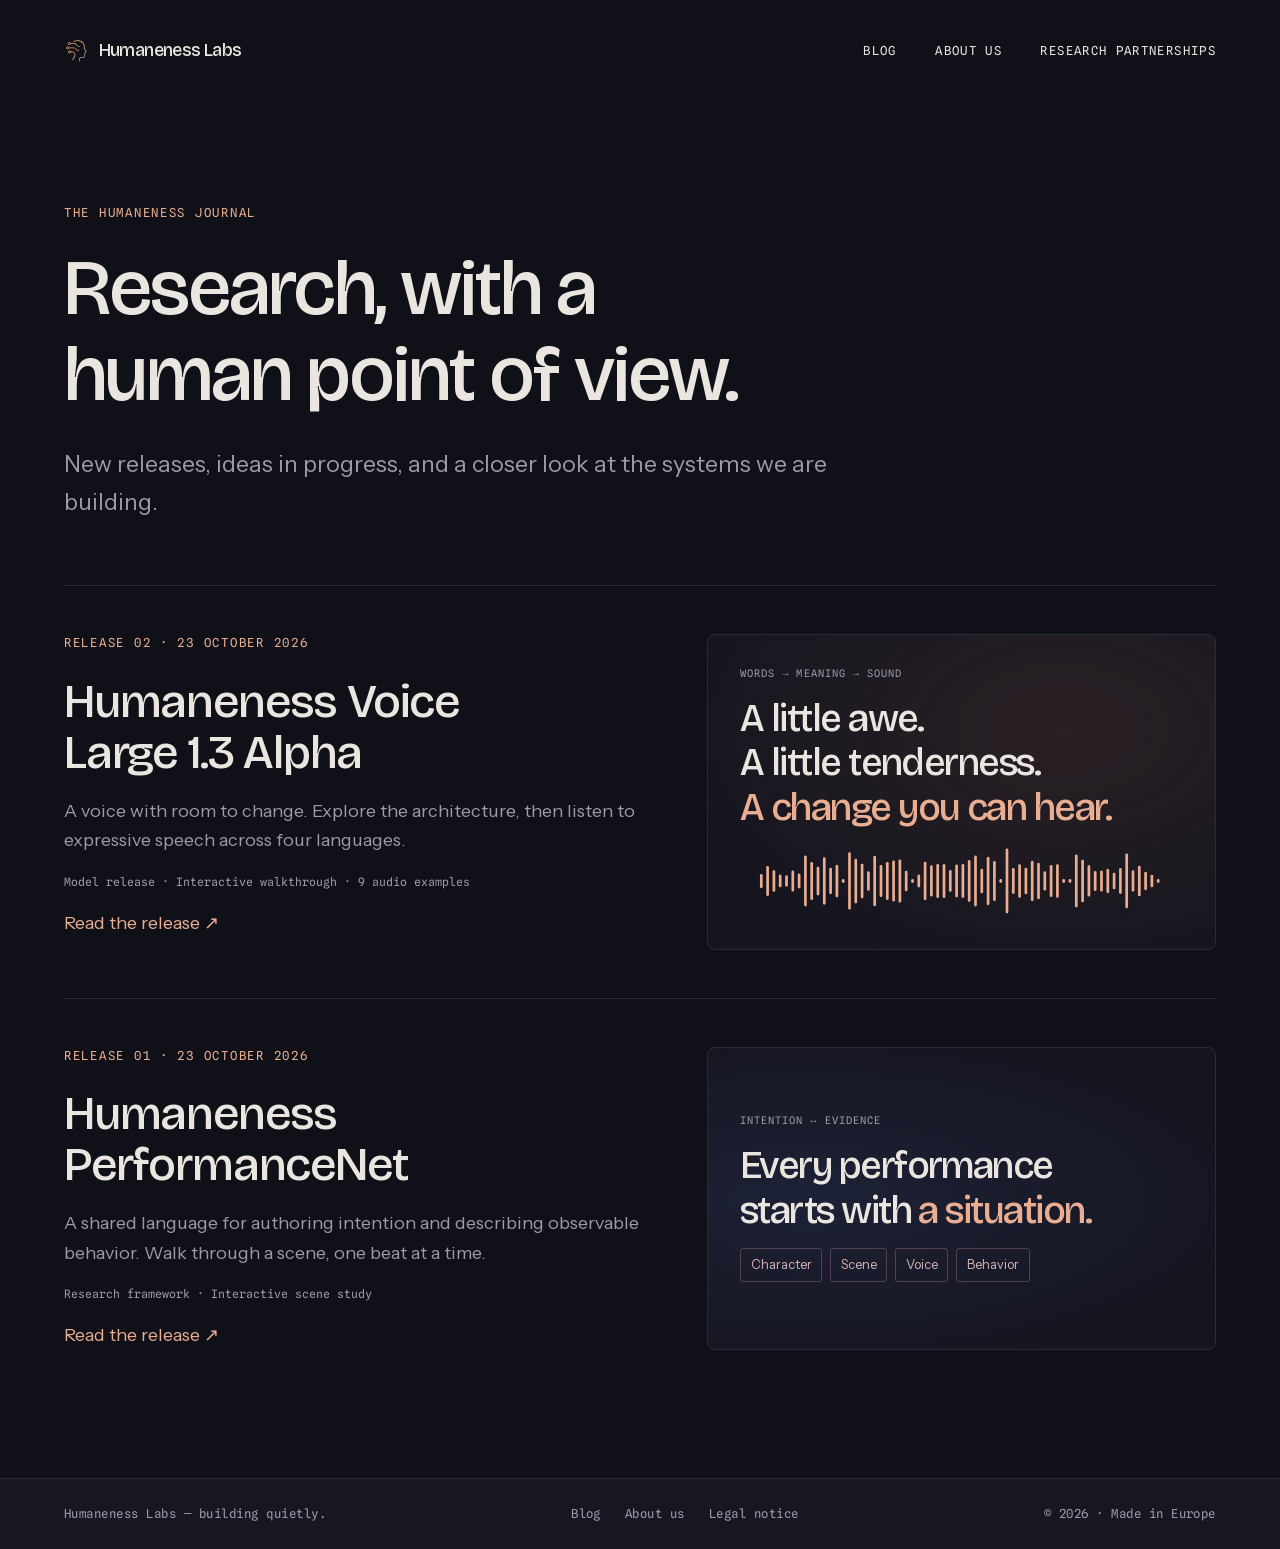
==== docs/blog/index.html @ bc0481f6 "added new blog entries" ====
<!doctype html>
<html lang="en"><head>
<meta charset="utf-8"><meta name="viewport" content="width=device-width, initial-scale=1">
<meta name="theme-color" content="#101018"><meta name="description" content="News and research from Humaneness Labs. Explore Humaneness Voice Large and Humaneness PerformanceNet.">
<title>Research &amp; releases — Humaneness Labs</title>
<link rel="canonical" href="https://humaneness.ai/blog/">
<meta property="og:type" content="website"><meta property="og:title" content="Research &amp; releases">
<meta property="og:description" content="News and research from Humaneness Labs. Explore Humaneness Voice Large and Humaneness PerformanceNet."><meta property="og:url" content="https://humaneness.ai/blog/">
<meta property="og:image" content="https://humaneness.ai/assets/og/og-image.png"><meta name="twitter:card" content="summary_large_image">
<link rel="icon" href="../logo.svg" type="image/svg+xml">
<link rel="preload" href="../assets/fonts/bricolage-grotesque-latin-variable.woff2" as="font" type="font/woff2" crossorigin>
<link rel="stylesheet" href="../assets/css/main.css?v=716e8b4aeb18">
<link rel="stylesheet" href="../assets/css/blog.css?v=650c3ab3480d">
</head><body>
<a class="skip-link" href="#main">Skip to content</a>
<header class="site-header" aria-label="Primary"><a class="wordmark" href="../" aria-label="Humaneness Labs, home"><span class="brand-mark" aria-hidden="true"></span><span>Humaneness Labs</span></a>
<nav class="site-nav" aria-label="Main navigation"><a class="text-link" href="../blog/" aria-current="page">Blog</a><a class="text-link" href="../about.html">About us</a><a class="text-link site-header__contact" href="../#contact">Research partnerships</a>
</nav>
</header>
<main id="main" class="journal blog-shell" tabindex="-1">
<header>
<p class="eyebrow">The Humaneness journal</p>
<h1>Research, with a human point of view.</h1>
<p class="intro">New releases, ideas in progress, and a closer look at the systems we are building.</p>
</header>
<div class="release-list">
<a class="release-card" href="humaneness-voice-large-1-3-alpha/">
<div>
<p class="eyebrow">Release 02 · 23 October 2026</p>
<h2>Humaneness Voice<br>Large 1.3 Alpha</h2>
<p>A voice with room to change. Explore the architecture, then listen to expressive speech across four languages.</p><span class="meta-row">Model release · Interactive walkthrough · 9 audio examples</span><span class="read-link">Read the release ↗</span>
</div>
<div class="release-card__art" aria-hidden="true"><span class="stage-label">Words → meaning → sound</span><span class="art-title">A little awe.<br>A little tenderness.<br><em>A change you can hear.</em></span><svg class="signal-wave" viewBox="0 0 448 80" aria-hidden="true" focusable="false" fill="currentColor"><rect x="0" y="32.3" width="3" height="15.5" rx="1.5"/><rect x="7" y="23.3" width="3" height="33.5" rx="1.5"/><rect x="14" y="28.0" width="3" height="24.0" rx="1.5"/><rect x="21" y="32.9" width="3" height="14.1" rx="1.5"/><rect x="28" y="33.6" width="3" height="12.7" rx="1.5"/><rect x="35" y="28.3" width="3" height="23.4" rx="1.5"/><rect x="42" y="31.8" width="3" height="16.4" rx="1.5"/><rect x="49" y="11.7" width="3" height="56.6" rx="1.5"/><rect x="56" y="18.8" width="3" height="42.3" rx="1.5"/><rect x="63" y="24.1" width="3" height="31.9" rx="1.5"/><rect x="70" y="13.7" width="3" height="52.6" rx="1.5"/><rect x="77" y="25.4" width="3" height="29.2" rx="1.5"/><rect x="84" y="21.9" width="3" height="36.3" rx="1.5"/><rect x="91" y="37.8" width="3" height="4.3" rx="1.5"/><rect x="98" y="8.1" width="3" height="63.7" rx="1.5"/><rect x="105" y="15.2" width="3" height="49.7" rx="1.5"/><rect x="112" y="20.7" width="3" height="38.7" rx="1.5"/><rect x="119" y="29.1" width="3" height="21.8" rx="1.5"/><rect x="126" y="11.9" width="3" height="56.2" rx="1.5"/><rect x="133" y="22.1" width="3" height="35.8" rx="1.5"/><rect x="140" y="18.8" width="3" height="42.3" rx="1.5"/><rect x="147" y="17.2" width="3" height="45.6" rx="1.5"/><rect x="154" y="16.0" width="3" height="48.0" rx="1.5"/><rect x="161" y="28.6" width="3" height="22.9" rx="1.5"/><rect x="168" y="37.8" width="3" height="4.3" rx="1.5"/><rect x="175" y="32.9" width="3" height="14.2" rx="1.5"/><rect x="182" y="18.7" width="3" height="42.6" rx="1.5"/><rect x="189" y="22.6" width="3" height="34.7" rx="1.5"/><rect x="196" y="21.1" width="3" height="37.8" rx="1.5"/><rect x="203" y="21.0" width="3" height="38.0" rx="1.5"/><rect x="210" y="27.9" width="3" height="24.1" rx="1.5"/><rect x="217" y="21.7" width="3" height="36.6" rx="1.5"/><rect x="224" y="21.1" width="3" height="37.7" rx="1.5"/><rect x="231" y="16.8" width="3" height="46.4" rx="1.5"/><rect x="238" y="11.7" width="3" height="56.5" rx="1.5"/><rect x="245" y="26.4" width="3" height="27.3" rx="1.5"/><rect x="252" y="13.1" width="3" height="53.8" rx="1.5"/><rect x="259" y="17.8" width="3" height="44.4" rx="1.5"/><rect x="266" y="37.8" width="3" height="4.3" rx="1.5"/><rect x="273" y="4.0" width="3" height="72.0" rx="1.5"/><rect x="280" y="25.5" width="3" height="28.9" rx="1.5"/><rect x="287" y="21.4" width="3" height="37.2" rx="1.5"/><rect x="294" y="25.3" width="3" height="29.4" rx="1.5"/><rect x="301" y="17.6" width="3" height="44.8" rx="1.5"/><rect x="308" y="19.8" width="3" height="40.5" rx="1.5"/><rect x="315" y="29.3" width="3" height="21.3" rx="1.5"/><rect x="322" y="22.1" width="3" height="35.7" rx="1.5"/><rect x="329" y="21.4" width="3" height="37.2" rx="1.5"/><rect x="336" y="37.8" width="3" height="4.5" rx="1.5"/><rect x="343" y="37.8" width="3" height="4.3" rx="1.5"/><rect x="350" y="10.6" width="3" height="58.8" rx="1.5"/><rect x="357" y="16.3" width="3" height="47.4" rx="1.5"/><rect x="364" y="22.6" width="3" height="34.7" rx="1.5"/><rect x="371" y="28.9" width="3" height="22.2" rx="1.5"/><rect x="378" y="28.2" width="3" height="23.5" rx="1.5"/><rect x="385" y="26.5" width="3" height="27.0" rx="1.5"/><rect x="392" y="30.7" width="3" height="18.5" rx="1.5"/><rect x="399" y="25.6" width="3" height="28.8" rx="1.5"/><rect x="406" y="9.4" width="3" height="61.1" rx="1.5"/><rect x="413" y="28.1" width="3" height="23.8" rx="1.5"/><rect x="420" y="23.0" width="3" height="34.0" rx="1.5"/><rect x="427" y="29.7" width="3" height="20.5" rx="1.5"/><rect x="434" y="33.0" width="3" height="14.0" rx="1.5"/><rect x="441" y="37.8" width="3" height="4.3" rx="1.5"/></svg>
</div></a>
<a class="release-card" href="humaneness-performancenet/">
<div>
<p class="eyebrow">Release 01 · 23 October 2026</p>
<h2>Humaneness<br>PerformanceNet</h2>
<p>A shared language for authoring intention and describing observable behavior. Walk through a scene, one beat at a time.</p><span class="meta-row">Research framework · Interactive scene study</span><span class="read-link">Read the release ↗</span>
</div>
<div class="release-card__art release-card__art--blue" aria-hidden="true"><span class="stage-label">Intention ↔ evidence</span><span class="art-title">Every performance<br>starts with <em>a situation.</em></span>
<div class="stage-tags"><span>Character</span><span>Scene</span><span>Voice</span><span>Behavior</span>
</div>
</div></a>
</div>
</main>
<footer class="site-footer shell">
<p>Humaneness Labs — building quietly.</p>
<nav class="footer-nav" aria-label="Footer navigation"><a href="../blog/">Blog</a><a href="../about.html">About us</a><a href="../impressum.html">Legal notice</a>
</nav>
<p class="site-footer__meta">© 2026 · Made in Europe</p>
</footer>
<script src="../assets/js/blog.js?v=787af490b71d" defer></script></body></html>
---- docs/assets/css/main.css ----
@font-face {
  font-family: "Bricolage Grotesque";
  src: url("../fonts/bricolage-grotesque-latin-variable.woff2") format("woff2");
  font-style: normal;
  font-weight: 400 600;
  font-display: swap;
}

@font-face {
  font-family: "Instrument Sans";
  src: url("../fonts/instrument-sans-latin-variable.woff2") format("woff2");
  font-style: normal;
  font-weight: 400 600;
  font-display: swap;
}

@font-face {
  font-family: "Spline Sans Mono";
  src: url("../fonts/spline-sans-mono-400.woff2") format("woff2");
  font-style: normal;
  font-weight: 400;
  font-display: swap;
}

:root {
  --ink-deep: #101018;
  --ink-raise: #171722;
  --hairline: #2a2a3a;
  --bone: #eae6df;
  --mute: #9b9baa;
  --breath-rose: #e4998b;
  --breath-amber: #ddb27a;
  --stream-blue: #7c8cbd;
  --line-glow-rose: #ff6f91;
  --line-glow-amber: #ffc15c;
  --line-glow-blue: #91a8ff;
  --display: "Bricolage Grotesque", "Avenir Next", Avenir, sans-serif;
  --body: "Instrument Sans", "Avenir Next", Avenir, Helvetica, Arial, sans-serif;
  --mono: "Spline Sans Mono", "SFMono-Regular", Consolas, monospace;
  --step--1: clamp(.69rem, .66rem + .14vw, .78rem);
  --step-0: clamp(1rem, .96rem + .2vw, 1.12rem);
  --step-1: clamp(1.35rem, 1.18rem + .82vw, 1.86rem);
  --step-2: clamp(2.25rem, 1.6rem + 2.65vw, 4.15rem);
  --step-3: clamp(3.1rem, 1.75rem + 5.85vw, 7.75rem);
  --space-s: clamp(1rem, 2vw, 1.5rem);
  --space-m: clamp(2.5rem, 5vw, 4.5rem);
  --space-l: clamp(6rem, 13vw, 12rem);
  --measure: 62ch;
  --ease-breath: cubic-bezier(.37, 0, .63, 1);
  --ease-out: cubic-bezier(.16, 1, .3, 1);
  --dur-reveal: 900ms;
}

*, *::before, *::after { box-sizing: border-box; }

html {
  background: var(--ink-deep);
  scroll-behavior: smooth;
}

body {
  margin: 0;
  overflow-x: hidden;
  background: var(--ink-deep);
  color: var(--bone);
  font-family: var(--body);
  font-size: var(--step-0);
  line-height: 1.65;
  -webkit-font-smoothing: antialiased;
  text-rendering: optimizeLegibility;
}

::selection { background: var(--breath-rose); color: var(--ink-deep); }
a { color: inherit; }
a:focus-visible, button:focus-visible { outline: 2px solid var(--stream-blue); outline-offset: 4px; }

.skip-link {
  position: fixed;
  z-index: 30;
  top: 1rem;
  left: 1rem;
  background: var(--bone);
  color: var(--ink-deep);
  width: 1px;
  height: 1px;
  padding: 0;
  overflow: hidden;
  clip-path: inset(50%);
  white-space: nowrap;
}

.skip-link:focus-visible {
  width: auto;
  height: auto;
  padding: .55rem .8rem;
  overflow: visible;
  clip-path: none;
}
.shell { padding-inline: clamp(1.35rem, 5vw, 5rem); }

.site-header {
  position: relative;
  z-index: 10;
  display: flex;
  align-items: center;
  justify-content: space-between;
  gap: 2rem;
  padding: clamp(1.25rem, 3vw, 2.25rem) clamp(1.35rem, 5vw, 5rem);
}

.site-nav { display: flex; flex-wrap: wrap; align-items: center; gap: clamp(1rem, 3vw, 2.5rem); }
.site-nav a[aria-current="page"], .footer-nav a[aria-current="page"] { color: var(--bone); }

.wordmark {
  display: inline-flex;
  align-items: center;
  gap: .62rem;
  font-family: var(--display);
  font-weight: 500;
  letter-spacing: -.035em;
  text-decoration: none;
}

.brand-mark {
  width: 1.55rem;
  height: 1.55rem;
  flex: 0 0 auto;
  background: var(--bone);
  background: linear-gradient(145deg, var(--breath-rose), var(--breath-amber) 55%, var(--stream-blue));
  -webkit-mask: url("../../logo.svg") center / contain no-repeat;
  mask: url("../../logo.svg") center / contain no-repeat;
}

.text-link, .mood, .email-link {
  position: relative;
  text-decoration: none;
}

.text-link {
  font-family: var(--mono);
  font-size: var(--step--1);
  letter-spacing: .11em;
  text-transform: uppercase;
}

.text-link::after, .mood::after, .email-link::after {
  content: "";
  position: absolute;
  inset: auto 0 -.35em;
  height: 1px;
  background: var(--breath-rose);
  transform: scaleX(0);
  transform-origin: left;
  transition: transform 250ms var(--ease-out);
}

.text-link:hover::after, .text-link:focus-visible::after,
.mood:hover::after, .mood:focus-visible::after,
.email-link:hover::after, .email-link:focus-visible::after { transform: scaleX(1); }

.text-link:hover, .mood:hover, .email-link:hover { color: var(--breath-rose); }

.eyebrow {
  margin: 0 0 1.5rem;
  color: var(--mute);
  font-family: var(--mono);
  font-size: var(--step--1);
  letter-spacing: .14em;
  line-height: 1.4;
  text-transform: uppercase;
}

h1, h2 {
  margin: 0;
  font-family: var(--display);
  font-weight: 500;
  font-optical-sizing: auto;
  letter-spacing: -.025em;
  line-height: 1.08;
}

h1 { max-width: 16ch; font-size: clamp(2.75rem, min(7vw, 10.7svh), 7rem); }
h1 > span, h1 > em { display: block; }
h1 em, h2 em, .pull-line, .platform-line em, .direction-lines em { font-style: normal; font-weight: 400; }

.hero {
  position: relative;
  z-index: 1;
  display: grid;
  min-height: calc(100svh - 6.5rem);
  align-items: center;
  padding-block: 2.5rem 5rem;
}

.hero__content { width: min(100%, 72rem); margin-inline: auto; }
.hero__lede {
  max-width: 53ch;
  margin: 2rem 0 0;
  color: var(--mute);
  font-size: clamp(1.05rem, .94rem + .5vw, 1.34rem);
  line-height: 1.55;
}

.hero-word {
  display: inline-block;
  margin-right: .19em;
}

.hero-word:last-child { margin-right: 0; }

.living-line { display: block; width: 100%; }
.living-line--fixed {
  position: fixed;
  z-index: 2;
  top: calc(50% + clamp(4.75rem, 10vw, 9.5rem));
  left: 0;
  height: 140px;
  border-block: 1px solid transparent;
  transform: translate3d(0, var(--dock-shift, 0), 0) translateY(-50%);
  mix-blend-mode: difference;
  pointer-events: none;
}

.living-line--fixed.is-docked {
  z-index: 3;
  mix-blend-mode: normal;
}

.line-color-word { transition: color 130ms linear; }

.line-caption {
  margin: 1.5rem 0 0;
  color: var(--mute);
  font-family: var(--mono);
  font-size: .64rem;
  letter-spacing: .08em;
  opacity: 0;
}

.scroll-cue {
  position: absolute;
  bottom: 2rem;
  left: 50%;
  width: 1px;
  height: 28px;
  background: var(--mute);
  transform-origin: top;
}

.section {
  position: relative;
  z-index: 1;
  display: grid;
  min-height: 100svh;
  align-items: center;
  padding-block: var(--space-l);
}

.section__inner { width: min(100%, 72rem); margin-inline: auto; }
.section h2, .contact h2 { max-width: 18ch; font-size: var(--step-2); }
.section__body { max-width: var(--measure); margin: var(--space-m) 0 0 auto; }
.section__body p { margin: 0; }
.section__body p + p { margin-top: 1.35rem; }

.section--gap .section__inner > p:not(.eyebrow):not(.pull-line),
.presence-copy {
  max-width: var(--measure);
  margin: var(--space-m) 0 0 auto;
}

.pull-line {
  max-width: 30ch;
  margin: var(--space-m) 0 0 auto;
  font-family: var(--display);
  font-size: var(--step-1);
  line-height: 1.3;
}

.section--beneath { overflow: hidden; }
.streams { position: absolute; z-index: -1; inset: 0; overflow: hidden; pointer-events: none; }
.stream {
  position: absolute;
  width: min(70vw, 62rem);
  aspect-ratio: 1;
  border-radius: 50%;
  opacity: .75;
}
.stream--rose { top: 5%; left: -22%; background: radial-gradient(circle, rgb(228 153 139 / .10) 0, rgb(228 153 139 / .04) 38%, transparent 70%); }
.stream--amber { right: -27%; bottom: -12%; background: radial-gradient(circle, rgb(221 178 122 / .085) 0, rgb(221 178 122 / .035) 40%, transparent 71%); }
.stream--blue { top: 20%; right: 12%; width: min(50vw, 42rem); background: radial-gradient(circle, rgb(124 140 189 / .09) 0, rgb(124 140 189 / .025) 44%, transparent 72%); }

.voice-demo {
  margin-top: var(--space-m);
  border: 1px solid var(--hairline);
  background: rgb(16 16 24 / .52);
}

.voice-demo__topline {
  display: flex;
  align-items: center;
  justify-content: space-between;
  gap: 1.5rem;
  padding: 1.15rem 1.3rem;
  border-bottom: 1px solid var(--hairline);
}

.voice-demo__label {
  margin: 0;
  color: var(--mute);
  font-family: var(--mono);
  font-size: var(--step--1);
  letter-spacing: .1em;
  text-transform: uppercase;
}

.moods { display: flex; gap: clamp(.8rem, 2.5vw, 1.8rem); }
.mood {
  padding: 0;
  border: 0;
  background: transparent;
  color: var(--mute);
  cursor: pointer;
  font: 400 var(--step--1)/1.5 var(--mono);
  letter-spacing: .07em;
  text-transform: uppercase;
  transition: color 250ms var(--ease-out);
}

.mood.is-active { color: var(--bone); }
.mood.is-active::after { transform: scaleX(1); }
.living-line--demo { height: clamp(150px, 22vw, 230px); }

.capability-list { margin-top: var(--space-m); border-top: 1px solid var(--hairline); }
.capability {
  display: grid;
  grid-template-columns: minmax(9rem, .45fr) 1fr;
  gap: 2rem;
  align-items: baseline;
  padding: 1.4rem 0;
  border-bottom: 1px solid var(--hairline);
}
.capability > span {
  color: var(--mute);
  font-family: var(--mono);
  font-size: var(--step--1);
  letter-spacing: .11em;
  text-transform: uppercase;
}
.capability p { margin: 0; font-size: clamp(1.05rem, .95rem + .4vw, 1.25rem); }
.platform-line {
  max-width: 37ch;
  margin: var(--space-m) 0 0 auto;
  font-family: var(--display);
  font-size: var(--step-1);
  line-height: 1.35;
}

.section--presence { min-height: 125svh; }
.presence-copy { max-width: 55ch; }
.direction-lines { margin-top: var(--space-m); border-top: 1px solid var(--hairline); }
.direction-lines p {
  display: grid;
  grid-template-columns: minmax(0, 1fr) minmax(0, 1fr);
  gap: 2rem;
  margin: 0;
  padding: clamp(1.2rem, 2vw, 1.8rem) 0;
  border-bottom: 1px solid var(--hairline);
  font-family: var(--display);
  font-size: clamp(1.25rem, 1rem + 1vw, 2rem);
}
.direction-lines em { color: var(--breath-rose); text-align: right; }

.soul {
  position: relative;
  z-index: 1;
  display: grid;
  min-height: 100svh;
  place-items: center;
  text-align: center;
}
.soul h2 { max-width: 18ch; font-size: var(--step-2); }

.contact {
  position: relative;
  z-index: 2;
  display: grid;
  grid-template-columns: 1fr auto;
  gap: clamp(3rem, 8vw, 9rem);
  min-height: 78svh;
  align-items: end;
  padding-block: var(--space-l);
  background: var(--ink-raise);
}
.contact h2 { max-width: 19ch; }
.email-link {
  align-self: end;
  margin-bottom: .45rem;
  color: var(--bone);
  font-family: var(--mono);
  font-size: var(--step--1);
  letter-spacing: .05em;
  white-space: nowrap;
}

.site-footer {
  position: relative;
  z-index: 2;
  display: flex;
  justify-content: space-between;
  gap: 2rem;
  padding-block: 1.6rem;
  border-top: 1px solid var(--hairline);
  background: var(--ink-raise);
  color: var(--mute);
  font-family: var(--mono);
  font-size: var(--step--1);
  letter-spacing: .04em;
}
.site-footer p { margin: 0; }
.footer-nav { display: flex; flex-wrap: wrap; gap: .75rem 1.5rem; }
.footer-nav a { text-decoration: none; }
.footer-nav a:hover { color: var(--breath-rose); }

.content-page { min-height: calc(100svh - 12rem); padding-block: clamp(3rem, 7vw, 7rem) var(--space-l); }
.content-page__inner { width: min(100%, 72rem); margin-inline: auto; }
.content-page h1 { max-width: 16ch; font-size: var(--step-2); }
.page-intro { max-width: 58ch; margin: 2rem 0 0; color: var(--mute); font-size: var(--step-1); line-height: 1.5; }
.founders { display: grid; grid-template-columns: repeat(2, minmax(0, 1fr)); gap: var(--space-m); margin-top: var(--space-m); }
.founder { border-top: 1px solid var(--hairline); padding-top: 2rem; }
.founder h2 { font-size: clamp(2rem, 1.4rem + 1.5vw, 3rem); overflow-wrap: anywhere; }
.founder p { max-width: 48ch; }
.founder .eyebrow { margin-top: 1rem; color: var(--breath-amber); }
.about-note { max-width: var(--measure); margin-top: var(--space-m); }
.about-note h2, .legal-copy h2 { font-size: var(--step-1); line-height: 1.2; }
.about-note a, .legal-copy a { text-underline-offset: .2em; }
.legal-copy { max-width: 72ch; margin-top: var(--space-m); overflow-wrap: anywhere; }
.legal-copy section + section { margin-top: 2.5rem; }
.legal-copy h3 { margin: 2rem 0 .75rem; font-size: var(--step-0); font-weight: 500; }
.legal-copy p { margin: 1rem 0 0; }
.legal-copy address { margin-top: 1rem; font-style: normal; }

.error-page { display: grid; min-height: 100svh; place-items: center; padding: 2rem; text-align: center; }
.error-page__inner { max-width: 46rem; }
.error-page h1 { max-width: none; font-size: var(--step-2); }
.error-page p { margin: 1.5rem 0 0; color: var(--mute); }

.no-js .living-line { border-top-color: var(--hairline); }

@media (prefers-reduced-motion: no-preference) {
  .line-caption { animation: caption-in 1s 3s forwards; }
  .scroll-cue { animation: cue-breathe 4.5s var(--ease-breath) infinite; }
  .stream { will-change: transform; }
  .stream--rose { animation: drift-one 110s ease-in-out infinite alternate; }
  .stream--amber { animation: drift-two 140s ease-in-out infinite alternate; }
  .stream--blue { animation: drift-three 90s ease-in-out infinite alternate; }
  .js [data-reveal] {
    opacity: 0;
    transform: translateY(18px);
    transition: opacity var(--dur-reveal) var(--ease-out), transform var(--dur-reveal) var(--ease-out);
    transition-delay: calc(var(--i, 0) * 90ms);
  }
  .js [data-reveal].is-in { opacity: 1; transform: translateY(0); }
  .js .hero-word { opacity: 0; transform: translateY(.18em); transition: opacity 750ms var(--ease-out), transform 750ms var(--ease-out); transition-delay: var(--word-delay); }
  .js .hero-word.is-in { opacity: 1; transform: translateY(0); }
  @keyframes caption-in { to { opacity: 1; } }
  @keyframes cue-breathe { 50% { opacity: .35; transform: scaleY(.55); } }
  @keyframes drift-one { to { transform: translate3d(8vw, 5vh, 0); } }
  @keyframes drift-two { to { transform: translate3d(-7vw, -6vh, 0); } }
  @keyframes drift-three { to { transform: translate3d(-4vw, 8vh, 0); } }
}

@media (prefers-reduced-motion: reduce) {
  html { scroll-behavior: auto; }
  .line-caption { display: none; }
  .line-color-word { transition: none; }
}

@media (hover: none), (pointer: coarse) { .line-caption { display: none; } }

@media (max-width: 720px) {
  .site-header { flex-wrap: wrap; gap: 1rem; }
  .site-nav { width: 100%; justify-content: space-between; }
  .site-header__contact { max-width: 12ch; text-align: right; line-height: 1.35; }
  .living-line--fixed { top: 68%; }
  .section__body, .section--gap .section__inner > p:not(.eyebrow):not(.pull-line), .pull-line, .presence-copy, .platform-line { margin-left: 0; }
  .voice-demo__topline { align-items: flex-start; flex-direction: column; }
  .moods { width: 100%; justify-content: space-between; }
  .capability { grid-template-columns: 1fr; gap: .45rem; }
  .direction-lines p { display: block; }
  .direction-lines em { display: block; margin-top: .2rem; text-align: left; }
  .contact { grid-template-columns: 1fr; align-content: end; }
  .email-link { justify-self: start; }
  .site-footer { flex-direction: column; gap: .45rem; }
  .footer-nav { margin-block: .6rem; }
  .founders { grid-template-columns: 1fr; }
}

@media (max-width: 430px) {
  h1 { font-size: clamp(2.4rem, 11.8vw, 3.2rem); }
  .hero__lede { font-size: 1rem; }
  .mood { font-size: .62rem; }
}
---- docs/assets/css/blog.css ----
/* Research journal and release experiences. */
:root { --journal-accent: #e9ad91; }
[hidden] { display: none !important; }
.site-nav { flex-wrap: wrap; }
.blog-shell { width: min(100% - 2.7rem, 72rem); margin-inline: auto; }
.journal { padding-block: clamp(3rem, 8vw, 7rem) 5rem; }
.journal h1 { max-width: 19ch; font-size: clamp(2.8rem, 6.2vw, 5.7rem); text-wrap: balance; }
.journal h2 { font-size: clamp(1.9rem, 3.7vw, 3.2rem); text-wrap: balance; }
.journal h3 { font-family: var(--display); font-size: 1.35rem; font-weight: 500; line-height: 1.25; }
.journal p { max-width: 68ch; }
.journal .intro { font-size: clamp(1.15rem, 2.2vw, 1.45rem); color: var(--mute); max-width: 54ch; margin-block: 1.75rem; }
.journal .eyebrow, .release-feature .eyebrow { color: var(--journal-accent); }
.journal a:not(.button):not(.release-card) { text-underline-offset: .25em; text-decoration-color: #7e6b68; }
.journal a:hover { color: var(--journal-accent); }
.article-section { margin-top: clamp(4rem, 8vw, 7rem); scroll-margin-top: 2rem; }
.article-section > h2 { margin-bottom: 1.6rem; }
.article-lede { max-width: 65ch; margin-bottom: 2rem; color: var(--mute); font-size: 1.15rem; }
.article-rule { border-top: 1px solid var(--hairline); padding-top: 2rem; }
.article-columns { display: grid; grid-template-columns: 1fr 1fr; gap: clamp(1.5rem, 5vw, 5rem); }
.article-columns p { color: var(--mute); }
.article-columns h3 { margin-top: 0; }
.actions { display: flex; flex-wrap: wrap; align-items: center; gap: .85rem 1.5rem; margin-block: 1.8rem; }
.button { display: inline-flex; justify-content: center; align-items: center; gap: .7rem; min-height: 46px; border: 1px solid #685852; border-radius: 4px; padding: .65rem 1rem; text-decoration: none; font: inherit; font-size: .95rem; background: transparent; color: var(--bone); cursor: pointer; }
.button--primary { background: var(--journal-accent); color: #17131a; border-color: var(--journal-accent); }
.button:hover { border-color: var(--journal-accent); background: #29202a; color: var(--bone) !important; }
.button:disabled { opacity: .4; cursor: default; }
.small-note { font-size: .88rem; color: var(--mute); }
.meta-row { display: flex; flex-wrap: wrap; gap: .6rem 1.5rem; color: var(--mute); font-family: var(--mono); font-size: .72rem; }
.release-list { margin-top: 4rem; }
.release-card { display: grid; grid-template-columns: 1.2fr 1fr; gap: 2rem; padding-block: 3rem; border-top: 1px solid var(--hairline); text-decoration: none; }
.release-card h2 { margin-block: 1rem; }
.release-card p { color: var(--mute); }
.release-card .read-link { display: inline-block; color: var(--journal-accent); margin-top: 1rem; }
.release-card:hover .read-link { transform: translateX(5px); }
.release-card__art { min-height: 240px; display: grid; align-content: center; gap: 1rem; padding: 2rem; border: 1px solid var(--hairline); border-radius: 8px; background: radial-gradient(ellipse at 70% 30%, #52362f55, transparent 80%), #15151f; }
.release-card__art--blue { background: radial-gradient(ellipse at 20% 50%, #2e3b6655, transparent 80%), #15151f; }
.release-card__art .art-title { font: 500 clamp(1.7rem, 3vw, 2.5rem)/1.15 var(--display); letter-spacing: -.04em; }
.release-card__art .art-title em { color: var(--journal-accent); font-style: normal; }
.release-feature { padding: clamp(1.5rem, 3vw, 2.5rem); border: 1px solid #5b4544; border-radius: 6px; background: radial-gradient(ellipse at 100% 0, #573c3555, transparent 70%), var(--ink-deep); position: relative; z-index: 3; }
.release-feature h2 { font-size: clamp(2rem, 3vw, 3rem); letter-spacing: -.045em; }
.release-feature h2 span { display: block; color: var(--journal-accent); }
.release-feature p:not(.eyebrow) { color: var(--mute); font-size: 1rem; }
.release-feature .eyebrow { font-size: .68rem; }
.release-feature .actions { margin-bottom: 0; }
.hero__content--release { display: grid; gap: 3rem; }
.hero__intro { min-width: 0; }
.signal-wave { width: 100%; height: 72px; display: block; color: var(--journal-accent); }
.release-feature audio { width: 100%; height: 38px; margin-top: .5rem; }
.release-feature .audio-label { display: block; font-family: var(--mono); font-size: .65rem; color: var(--mute); margin-top: 1rem; }
@media (min-width: 1150px) {
  .hero__content--release { grid-template-columns: minmax(0, 1.38fr) minmax(0, 1fr); align-items: center; gap: 3.5rem; }
  .hero__content--release h1 { font-size: clamp(3.4rem, 4.45vw, 4.8rem); }
}
@media (min-width: 750px) and (max-width: 1149px) { .release-feature { max-width: 38rem; } }
.stat-strip { display: grid; grid-template-columns: repeat(4, 1fr); margin-top: 3.5rem; padding-block: 1.5rem; border-block: 1px solid var(--hairline); gap: 1.5rem; }
.stat-strip strong { display: block; font: 500 clamp(1.8rem, 3vw, 2.7rem)/1.2 var(--display); color: var(--journal-accent); }
.stat-strip span { font-size: .85rem; color: var(--mute); }
.walkthrough { border: 1px solid #4a3b40; border-radius: 8px; background: #15151e; overflow: hidden; }
.walkthrough__steps { display: grid; grid-template-columns: repeat(5, 1fr); border-bottom: 1px solid var(--hairline); }
.step-button { border: 0; border-right: 1px solid var(--hairline); padding: 1.1rem .8rem; background: transparent; color: var(--mute); font: inherit; font-size: .85rem; cursor: pointer; text-align: left; min-height: 80px; }
.step-button:last-child { border-right: 0; }
.step-button span { display: block; font: .7rem var(--mono); margin-bottom: .4rem; }
.step-button[aria-pressed="true"] { color: var(--journal-accent); background: #34252b; box-shadow: inset 0 -2px var(--journal-accent); }
.step-button:hover { color: var(--bone); }
.walk-panel { display: grid; grid-template-columns: 1fr 1fr; gap: clamp(1.5rem, 4vw, 4rem); align-items: center; padding: clamp(1.4rem, 4vw, 3rem); }
.walk-panel + .walk-panel { border-top: 1px solid var(--hairline); }
.is-ready .walk-panel { min-height: 390px; border-top: 0; }
.walk-panel h3 { font-size: clamp(1.65rem, 2.7vw, 2.4rem); margin-block: .6rem 1rem; }
.walk-panel p { color: var(--mute); }
.walk-panel .eyebrow { font-size: .65rem; }
.walk-controls { display: flex; flex-wrap: wrap; align-items: center; gap: .75rem; padding: 1rem clamp(1.4rem, 4vw, 3rem); border-top: 1px solid var(--hairline); }
.walk-status { margin-right: auto; color: var(--mute); font: .75rem var(--mono); }
.walk-controls .button { font-size: .8rem; padding: .5rem .75rem; }
.stage-art { min-height: 250px; display: flex; flex-direction: column; justify-content: center; gap: 1rem; padding: 1.6rem; border: 1px solid #383442; border-radius: 6px; background: radial-gradient(ellipse at 50% 50%, #43323b44, transparent 80%), #11111a; }
.stage-art blockquote { margin: 0; font: 500 clamp(1.5rem, 2.6vw, 2rem)/1.3 var(--display); }
.stage-label { color: var(--mute); font: .65rem var(--mono); text-transform: uppercase; letter-spacing: .1em; }
.stage-tags { display: flex; flex-wrap: wrap; gap: .5rem; }
.stage-tags span { font-size: .8rem; border: 1px solid #51414a; padding: .35rem .6rem; border-radius: 3px; color: #d5b3b2; }
.layer-grid { display: grid; grid-template-columns: repeat(6, 1fr); gap: 7px; }
.layer-grid i { display: block; aspect-ratio: 1.7; border: 1px solid #b88f9b; background: #6c465c66; border-radius: 3px; }
.token-grid { display: grid; grid-template-columns: repeat(6, 1fr); gap: 6px; }
.token-grid span { display: grid; place-items: center; min-height: 40px; border: 1px solid #78594e; border-radius: 4px; font: .75rem var(--mono); background: #3c2b26; color: var(--journal-accent); }
.stage-flow { display: grid; gap: .5rem; }
.stage-flow span { padding: .65rem .8rem; border-left: 2px solid var(--journal-accent); background: #24202c; font-size: .9rem; }
.walkthrough.is-playing .walk-panel:not([hidden]) .layer-grid i,
.walkthrough.is-playing .walk-panel:not([hidden]) .token-grid span { animation: token-light 2.4s ease-in-out infinite; animation-delay: calc(var(--i) * 80ms); }
.walkthrough.is-playing .walk-panel:not([hidden]) .signal-wave { animation: voice-breath 2s ease-in-out infinite; }
@keyframes token-light { 50% { background: #b77562; color: #101018; border-color: #f0b99f; } }
@keyframes voice-breath { 50% { transform: scaleY(.5); opacity: .65; } }
.diagram { border: 1px solid var(--hairline); border-radius: 5px; padding: 1rem; margin-top: 1.5rem; }
.diagram summary { cursor: pointer; padding: .25rem; }
.diagram img { display: block; width: 100%; height: auto; margin-top: 1rem; border-radius: 3px; }
.article-callout { border-left: 2px solid var(--journal-accent); padding: .2rem 0 .2rem 1.5rem; margin-block: 2rem; }
.lens-grid { display: grid; grid-template-columns: 1fr 1fr; gap: 1px; border: 1px solid var(--hairline); background: var(--hairline); margin-top: 2rem; }
.lens-grid > div { background: var(--ink-deep); padding: 1.6rem; }
.lens-grid h3 { margin-top: 0; }
.lens-grid p { color: var(--mute); margin-bottom: 0; }
.audio-filters { display: flex; flex-wrap: wrap; gap: 1rem; align-items: end; margin-block: 2rem; }
.audio-filters label { display: grid; gap: .5rem; color: var(--mute); font-size: .8rem; }
.audio-filters select { background: #1c1c28; color: var(--bone); padding: .7rem 2.5rem .7rem .8rem; border: 1px solid #4a4350; border-radius: 4px; font: inherit; font-size: 1rem; min-height: 44px; }
select:focus-visible, summary:focus-visible { outline: 2px solid var(--journal-accent); outline-offset: 4px; }
.audio-count { color: var(--mute); font: .75rem var(--mono); margin: 0 0 .8rem auto; }
.audio-grid { display: grid; grid-template-columns: repeat(3, minmax(0, 1fr)); gap: 1rem; }
.audio-card { min-width: 0; border: 1px solid var(--hairline); border-radius: 6px; padding: 1.35rem; background: #15151f; }
.audio-card h3 { margin: 1rem 0 .5rem; }
.audio-card .sample-description { color: var(--mute); font-size: .9rem; min-height: 4.5em; }
.audio-card .meta-row { font-size: .65rem; gap: .6rem; }
.audio-card audio { width: 100%; height: 40px; }
.audio-card .signal-wave { height: 55px; margin: 1.2rem 0; color: #bd918d; }
.audio-card.is-playing { border-color: var(--journal-accent); }
.audio-card details { margin-top: 1rem; font-size: .8rem; }
.audio-card summary { cursor: pointer; color: var(--mute); }
.audio-card details p { line-height: 1.75; }
.audio-card .download { display: inline-block; margin-top: .75rem; color: var(--mute); font-size: .75rem; }
.audio-error { font-size: .85rem; color: var(--journal-accent); }
.article-end { display: grid; grid-template-columns: 1fr auto; align-items: center; gap: 2rem; padding-block: 2rem; margin-top: 5rem; border-top: 1px solid var(--hairline); }
.article-end p { margin: .7rem 0 0; color: var(--mute); }
@media (max-width: 900px) { .audio-grid { grid-template-columns: 1fr 1fr; } }
@media (max-width: 720px) {
  .release-card, .walk-panel, .article-columns { grid-template-columns: 1fr; }
  .release-card__art { min-height: 180px; }
  .release-card { gap: 1.5rem; }
  .release-card__art { order: -1; }
  .stat-strip { grid-template-columns: 1fr 1fr; }
  .step-button { font-size: .68rem; padding: .8rem .4rem; min-height: 76px; }
  .stage-art { min-height: 210px; }
  .walk-status { flex-basis: 100%; }
  .article-end { grid-template-columns: 1fr; gap: .5rem; }
  .site-header__contact { font-size: .6rem; }
  .site-nav { gap: .75rem; }
}
@media (max-width: 540px) {
  .audio-grid, .lens-grid { grid-template-columns: 1fr; }
  .audio-count { margin-left: 0; flex-basis: 100%; }
  .audio-filters label { width: 100%; }
  .audio-filters select { width: 100%; }
  .audio-card .sample-description { min-height: 0; }
  .walk-controls .button { flex-grow: 1; }
  .stage-art { padding: 1.1rem; }
}
@media (prefers-reduced-motion: reduce) {
  .walkthrough *, .read-link { animation: none !important; transition: none !important; }
}
/* Keep the decorative homepage line beneath the release player. */
.hero:has(.release-feature) { z-index: 3; }
@media (prefers-reduced-motion: no-preference) {
  .is-ready .walk-panel:not([hidden]) .stage-art { animation: stage-enter 450ms ease-out both; }
  .walkthrough.is-playing .walk-panel:not([hidden]) .stage-flow span { animation: flow-highlight 3s ease-in-out infinite; }
  .walkthrough.is-playing .stage-flow span:nth-child(2) { animation-delay: 500ms; }
  .walkthrough.is-playing .stage-flow span:nth-child(3) { animation-delay: 1000ms; }
  .walkthrough.is-playing .stage-flow span:nth-child(4) { animation-delay: 1500ms; }
}
@keyframes stage-enter { from { opacity: 0; transform: translateY(8px); } to { opacity: 1; transform: translateY(0); } }
@keyframes flow-highlight { 50% { border-color: #e9ad91; background: #49303b; } }
@media (max-width: 540px) {
  .walkthrough__steps { grid-template-columns: repeat(3, minmax(0, 1fr)); }
  .step-button { padding-inline: .7rem; border-bottom: 1px solid var(--hairline); }
}
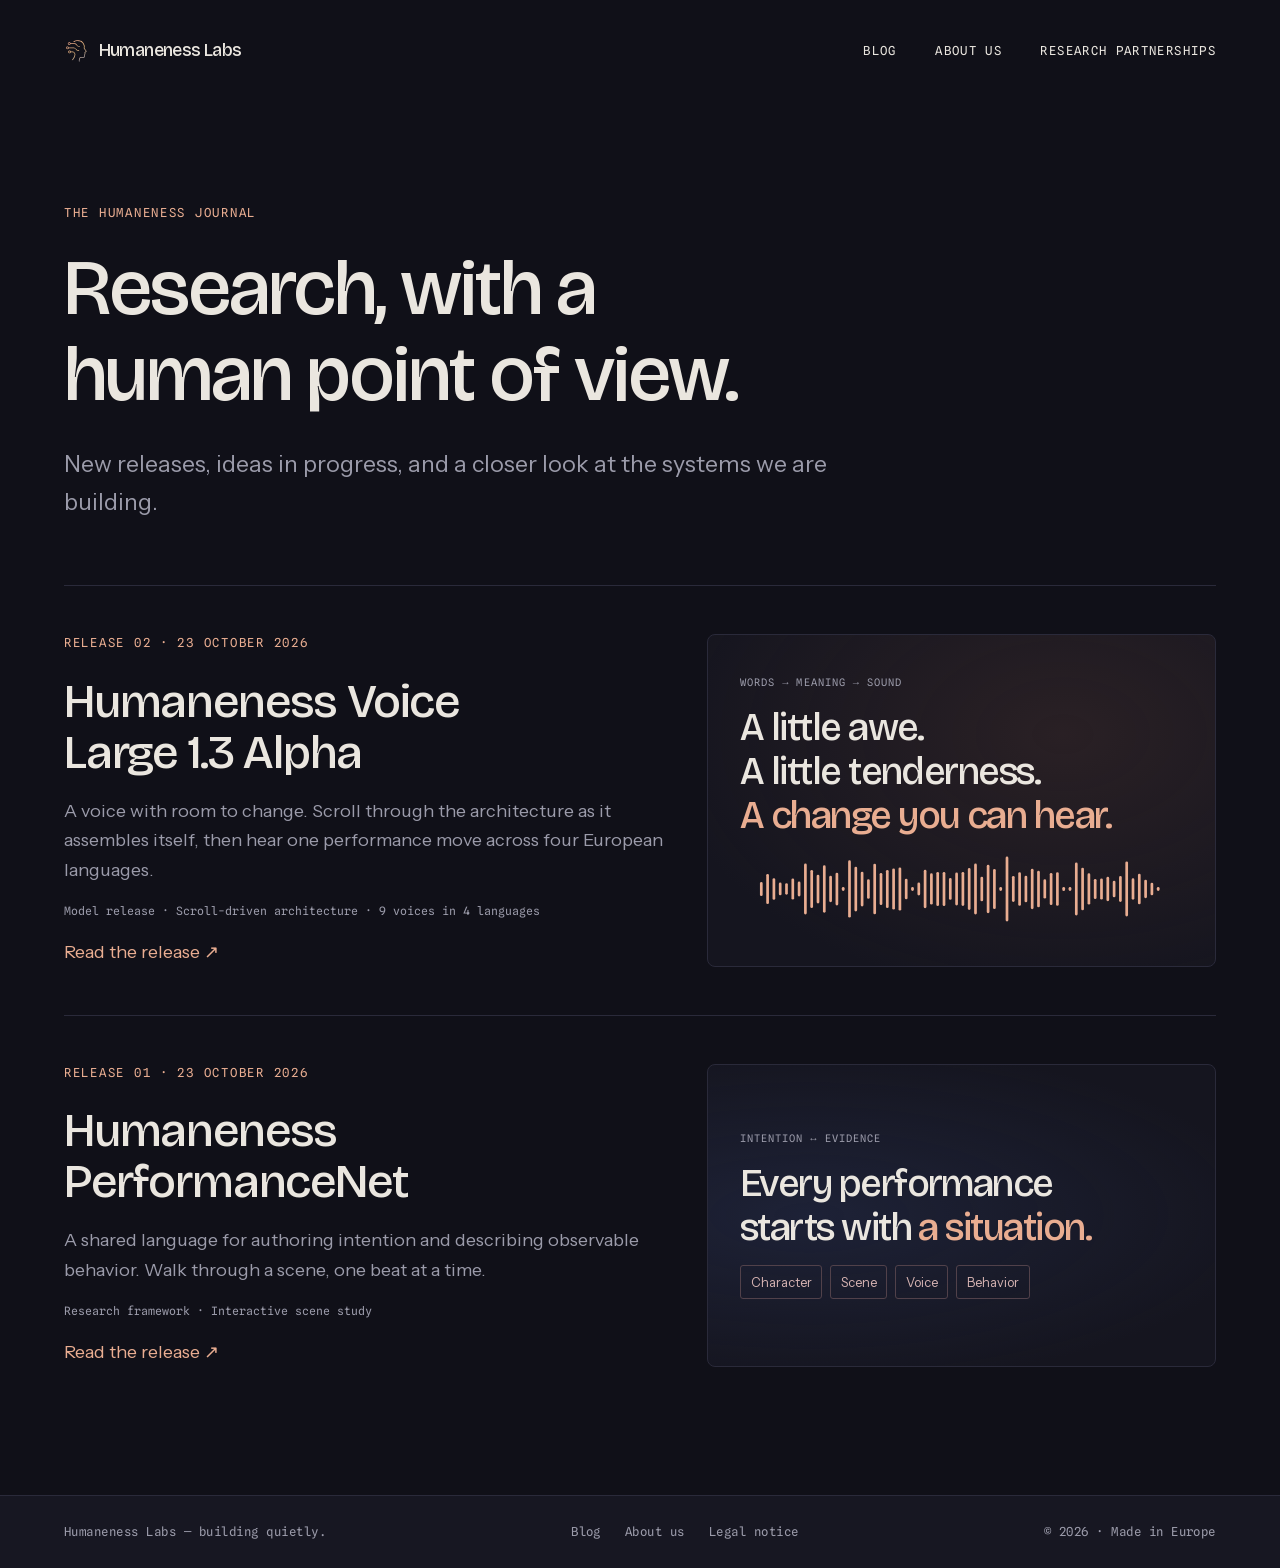
==== commit b6c65e45: "Rebuild Voice Large 1.3 Alpha release as a scroll-driven story Replace the stepped walkthrough with " ====
--- a/docs/blog/index.html
+++ b/docs/blog/index.html
@@ -9,7 +9,7 @@
 <meta property="og:image" content="https://humaneness.ai/assets/og/og-image.png"><meta name="twitter:card" content="summary_large_image">
 <link rel="icon" href="../logo.svg" type="image/svg+xml">
 <link rel="preload" href="../assets/fonts/bricolage-grotesque-latin-variable.woff2" as="font" type="font/woff2" crossorigin>
-<link rel="stylesheet" href="../assets/css/main.css?v=716e8b4aeb18">
+<link rel="stylesheet" href="../assets/css/main.css?v=dd984d7c3e91">
 <link rel="stylesheet" href="../assets/css/blog.css?v=650c3ab3480d">
 </head><body>
 <a class="skip-link" href="#main">Skip to content</a>
@@ -28,7 +28,7 @@
 <div>
 <p class="eyebrow">Release 02 · 23 October 2026</p>
 <h2>Humaneness Voice<br>Large 1.3 Alpha</h2>
-<p>A voice with room to change. Explore the architecture, then listen to expressive speech across four languages.</p><span class="meta-row">Model release · Interactive walkthrough · 9 audio examples</span><span class="read-link">Read the release ↗</span>
+<p>A voice with room to change. Scroll through the architecture as it assembles itself, then hear one performance move across four European languages.</p><span class="meta-row">Model release · Scroll-driven architecture · 9 voices in 4 languages</span><span class="read-link">Read the release ↗</span>
 </div>
 <div class="release-card__art" aria-hidden="true"><span class="stage-label">Words → meaning → sound</span><span class="art-title">A little awe.<br>A little tenderness.<br><em>A change you can hear.</em></span><svg class="signal-wave" viewBox="0 0 448 80" aria-hidden="true" focusable="false" fill="currentColor"><rect x="0" y="32.3" width="3" height="15.5" rx="1.5"/><rect x="7" y="23.3" width="3" height="33.5" rx="1.5"/><rect x="14" y="28.0" width="3" height="24.0" rx="1.5"/><rect x="21" y="32.9" width="3" height="14.1" rx="1.5"/><rect x="28" y="33.6" width="3" height="12.7" rx="1.5"/><rect x="35" y="28.3" width="3" height="23.4" rx="1.5"/><rect x="42" y="31.8" width="3" height="16.4" rx="1.5"/><rect x="49" y="11.7" width="3" height="56.6" rx="1.5"/><rect x="56" y="18.8" width="3" height="42.3" rx="1.5"/><rect x="63" y="24.1" width="3" height="31.9" rx="1.5"/><rect x="70" y="13.7" width="3" height="52.6" rx="1.5"/><rect x="77" y="25.4" width="3" height="29.2" rx="1.5"/><rect x="84" y="21.9" width="3" height="36.3" rx="1.5"/><rect x="91" y="37.8" width="3" height="4.3" rx="1.5"/><rect x="98" y="8.1" width="3" height="63.7" rx="1.5"/><rect x="105" y="15.2" width="3" height="49.7" rx="1.5"/><rect x="112" y="20.7" width="3" height="38.7" rx="1.5"/><rect x="119" y="29.1" width="3" height="21.8" rx="1.5"/><rect x="126" y="11.9" width="3" height="56.2" rx="1.5"/><rect x="133" y="22.1" width="3" height="35.8" rx="1.5"/><rect x="140" y="18.8" width="3" height="42.3" rx="1.5"/><rect x="147" y="17.2" width="3" height="45.6" rx="1.5"/><rect x="154" y="16.0" width="3" height="48.0" rx="1.5"/><rect x="161" y="28.6" width="3" height="22.9" rx="1.5"/><rect x="168" y="37.8" width="3" height="4.3" rx="1.5"/><rect x="175" y="32.9" width="3" height="14.2" rx="1.5"/><rect x="182" y="18.7" width="3" height="42.6" rx="1.5"/><rect x="189" y="22.6" width="3" height="34.7" rx="1.5"/><rect x="196" y="21.1" width="3" height="37.8" rx="1.5"/><rect x="203" y="21.0" width="3" height="38.0" rx="1.5"/><rect x="210" y="27.9" width="3" height="24.1" rx="1.5"/><rect x="217" y="21.7" width="3" height="36.6" rx="1.5"/><rect x="224" y="21.1" width="3" height="37.7" rx="1.5"/><rect x="231" y="16.8" width="3" height="46.4" rx="1.5"/><rect x="238" y="11.7" width="3" height="56.5" rx="1.5"/><rect x="245" y="26.4" width="3" height="27.3" rx="1.5"/><rect x="252" y="13.1" width="3" height="53.8" rx="1.5"/><rect x="259" y="17.8" width="3" height="44.4" rx="1.5"/><rect x="266" y="37.8" width="3" height="4.3" rx="1.5"/><rect x="273" y="4.0" width="3" height="72.0" rx="1.5"/><rect x="280" y="25.5" width="3" height="28.9" rx="1.5"/><rect x="287" y="21.4" width="3" height="37.2" rx="1.5"/><rect x="294" y="25.3" width="3" height="29.4" rx="1.5"/><rect x="301" y="17.6" width="3" height="44.8" rx="1.5"/><rect x="308" y="19.8" width="3" height="40.5" rx="1.5"/><rect x="315" y="29.3" width="3" height="21.3" rx="1.5"/><rect x="322" y="22.1" width="3" height="35.7" rx="1.5"/><rect x="329" y="21.4" width="3" height="37.2" rx="1.5"/><rect x="336" y="37.8" width="3" height="4.5" rx="1.5"/><rect x="343" y="37.8" width="3" height="4.3" rx="1.5"/><rect x="350" y="10.6" width="3" height="58.8" rx="1.5"/><rect x="357" y="16.3" width="3" height="47.4" rx="1.5"/><rect x="364" y="22.6" width="3" height="34.7" rx="1.5"/><rect x="371" y="28.9" width="3" height="22.2" rx="1.5"/><rect x="378" y="28.2" width="3" height="23.5" rx="1.5"/><rect x="385" y="26.5" width="3" height="27.0" rx="1.5"/><rect x="392" y="30.7" width="3" height="18.5" rx="1.5"/><rect x="399" y="25.6" width="3" height="28.8" rx="1.5"/><rect x="406" y="9.4" width="3" height="61.1" rx="1.5"/><rect x="413" y="28.1" width="3" height="23.8" rx="1.5"/><rect x="420" y="23.0" width="3" height="34.0" rx="1.5"/><rect x="427" y="29.7" width="3" height="20.5" rx="1.5"/><rect x="434" y="33.0" width="3" height="14.0" rx="1.5"/><rect x="441" y="37.8" width="3" height="4.3" rx="1.5"/></svg>
 </div></a>
--- a/docs/assets/css/main.css
+++ b/docs/assets/css/main.css
@@ -355,6 +355,38 @@
   line-height: 1.35;
 }
 
+.section--lab { min-height: auto; }
+.lab-grid { display: grid; grid-template-columns: repeat(2, minmax(0, 1fr)); gap: 1rem; margin-top: var(--space-m); }
+.lab-card {
+  position: relative;
+  display: flex;
+  min-height: 24rem;
+  flex-direction: column;
+  gap: 1rem;
+  padding: clamp(1.5rem, 3vw, 2.25rem);
+  overflow: hidden;
+  border: 1px solid var(--hairline);
+  border-radius: 10px;
+  background: var(--ink-raise);
+  text-decoration: none;
+  transition: border-color 400ms var(--ease-out), transform 500ms var(--ease-out);
+}
+.lab-card::before { content: ""; position: absolute; inset: 0; background: radial-gradient(80% 70% at 100% 0%, rgb(228 153 139 / .14), transparent 70%); pointer-events: none; }
+.lab-card--performance::before { background: radial-gradient(80% 70% at 0% 0%, rgb(124 140 189 / .16), transparent 70%); }
+.lab-card:hover { border-color: #5b4544; transform: translateY(-3px); }
+.lab-card > span { position: relative; }
+.lab-card__kicker { color: var(--breath-rose); font: var(--step--1)/1.4 var(--mono); letter-spacing: .14em; text-transform: uppercase; }
+.lab-card__title { max-width: 15ch; font: 500 clamp(1.6rem, 1.1rem + 1.6vw, 2.5rem)/1.08 var(--display); letter-spacing: -.03em; }
+.lab-card__text { max-width: 46ch; color: var(--mute); }
+.lab-card__beats { display: flex; flex-wrap: wrap; gap: .4rem; }
+.lab-card__beats i { padding: .3rem .65rem; border: 1px solid currentColor; border-radius: 999px; color: var(--stream-blue); font: .66rem/1.3 var(--mono); font-style: normal; letter-spacing: .06em; }
+.lab-card--voice .lab-card__beats i:nth-child(1) { color: var(--breath-amber); }
+.lab-card--voice .lab-card__beats i:nth-child(2) { color: var(--line-glow-blue); }
+.lab-card--voice .lab-card__beats i:nth-child(3) { color: var(--breath-rose); }
+.lab-card__meta { color: var(--mute); font: .7rem/1.5 var(--mono); letter-spacing: .06em; }
+.lab-card__link { display: inline-block; margin-top: auto; color: var(--breath-rose); transition: transform 300ms var(--ease-out); }
+.lab-card:hover .lab-card__link { transform: translateX(5px); }
+
 .section--presence { min-height: 125svh; }
 .presence-copy { max-width: 55ch; }
 .direction-lines { margin-top: var(--space-m); border-top: 1px solid var(--hairline); }
@@ -493,6 +525,8 @@
   .site-footer { flex-direction: column; gap: .45rem; }
   .footer-nav { margin-block: .6rem; }
   .founders { grid-template-columns: 1fr; }
+  .lab-grid { grid-template-columns: 1fr; }
+  .lab-card { min-height: 0; }
 }
 
 @media (max-width: 430px) {
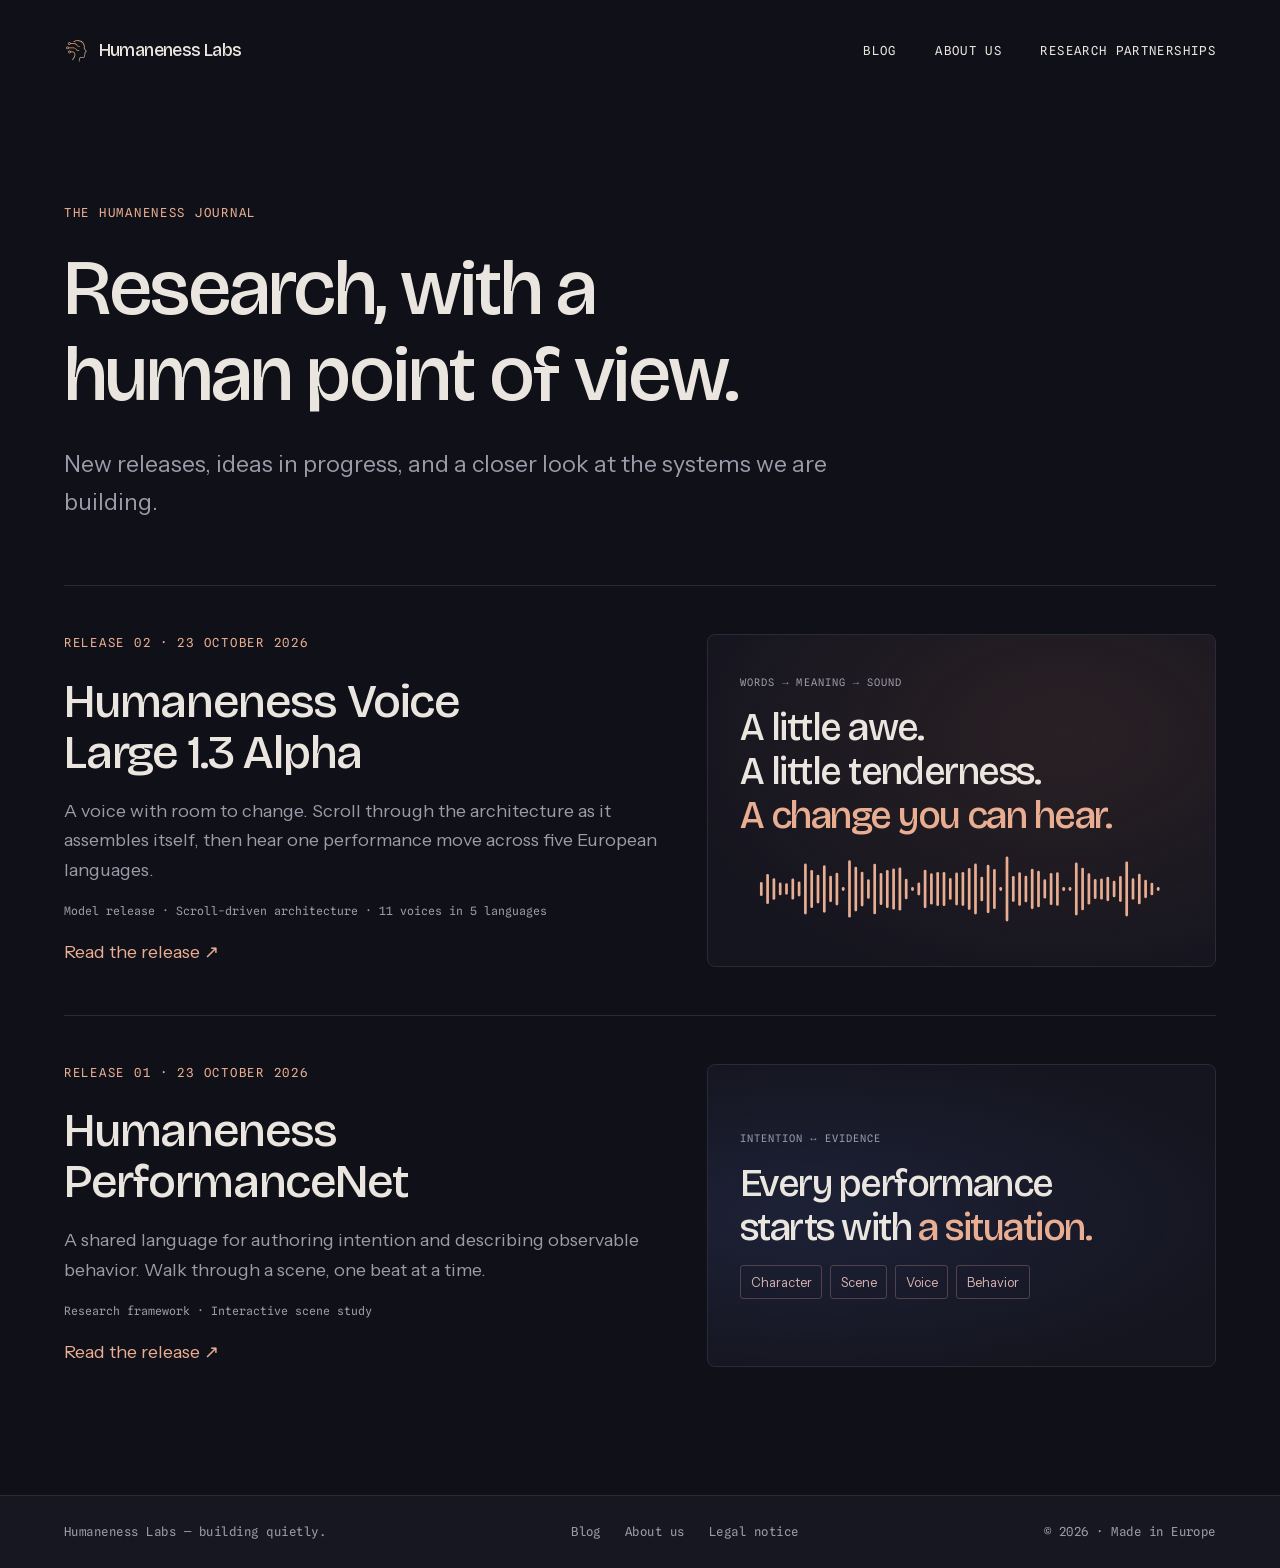
==== commit a5818c09: "Add Spanish voices and rebuild PerformanceNet as a scroll story Add the 1.3 SFT Spanish takes of the" ====
--- a/docs/blog/index.html
+++ b/docs/blog/index.html
@@ -28,7 +28,7 @@
 <div>
 <p class="eyebrow">Release 02 · 23 October 2026</p>
 <h2>Humaneness Voice<br>Large 1.3 Alpha</h2>
-<p>A voice with room to change. Scroll through the architecture as it assembles itself, then hear one performance move across four European languages.</p><span class="meta-row">Model release · Scroll-driven architecture · 9 voices in 4 languages</span><span class="read-link">Read the release ↗</span>
+<p>A voice with room to change. Scroll through the architecture as it assembles itself, then hear one performance move across five European languages.</p><span class="meta-row">Model release · Scroll-driven architecture · 11 voices in 5 languages</span><span class="read-link">Read the release ↗</span>
 </div>
 <div class="release-card__art" aria-hidden="true"><span class="stage-label">Words → meaning → sound</span><span class="art-title">A little awe.<br>A little tenderness.<br><em>A change you can hear.</em></span><svg class="signal-wave" viewBox="0 0 448 80" aria-hidden="true" focusable="false" fill="currentColor"><rect x="0" y="32.3" width="3" height="15.5" rx="1.5"/><rect x="7" y="23.3" width="3" height="33.5" rx="1.5"/><rect x="14" y="28.0" width="3" height="24.0" rx="1.5"/><rect x="21" y="32.9" width="3" height="14.1" rx="1.5"/><rect x="28" y="33.6" width="3" height="12.7" rx="1.5"/><rect x="35" y="28.3" width="3" height="23.4" rx="1.5"/><rect x="42" y="31.8" width="3" height="16.4" rx="1.5"/><rect x="49" y="11.7" width="3" height="56.6" rx="1.5"/><rect x="56" y="18.8" width="3" height="42.3" rx="1.5"/><rect x="63" y="24.1" width="3" height="31.9" rx="1.5"/><rect x="70" y="13.7" width="3" height="52.6" rx="1.5"/><rect x="77" y="25.4" width="3" height="29.2" rx="1.5"/><rect x="84" y="21.9" width="3" height="36.3" rx="1.5"/><rect x="91" y="37.8" width="3" height="4.3" rx="1.5"/><rect x="98" y="8.1" width="3" height="63.7" rx="1.5"/><rect x="105" y="15.2" width="3" height="49.7" rx="1.5"/><rect x="112" y="20.7" width="3" height="38.7" rx="1.5"/><rect x="119" y="29.1" width="3" height="21.8" rx="1.5"/><rect x="126" y="11.9" width="3" height="56.2" rx="1.5"/><rect x="133" y="22.1" width="3" height="35.8" rx="1.5"/><rect x="140" y="18.8" width="3" height="42.3" rx="1.5"/><rect x="147" y="17.2" width="3" height="45.6" rx="1.5"/><rect x="154" y="16.0" width="3" height="48.0" rx="1.5"/><rect x="161" y="28.6" width="3" height="22.9" rx="1.5"/><rect x="168" y="37.8" width="3" height="4.3" rx="1.5"/><rect x="175" y="32.9" width="3" height="14.2" rx="1.5"/><rect x="182" y="18.7" width="3" height="42.6" rx="1.5"/><rect x="189" y="22.6" width="3" height="34.7" rx="1.5"/><rect x="196" y="21.1" width="3" height="37.8" rx="1.5"/><rect x="203" y="21.0" width="3" height="38.0" rx="1.5"/><rect x="210" y="27.9" width="3" height="24.1" rx="1.5"/><rect x="217" y="21.7" width="3" height="36.6" rx="1.5"/><rect x="224" y="21.1" width="3" height="37.7" rx="1.5"/><rect x="231" y="16.8" width="3" height="46.4" rx="1.5"/><rect x="238" y="11.7" width="3" height="56.5" rx="1.5"/><rect x="245" y="26.4" width="3" height="27.3" rx="1.5"/><rect x="252" y="13.1" width="3" height="53.8" rx="1.5"/><rect x="259" y="17.8" width="3" height="44.4" rx="1.5"/><rect x="266" y="37.8" width="3" height="4.3" rx="1.5"/><rect x="273" y="4.0" width="3" height="72.0" rx="1.5"/><rect x="280" y="25.5" width="3" height="28.9" rx="1.5"/><rect x="287" y="21.4" width="3" height="37.2" rx="1.5"/><rect x="294" y="25.3" width="3" height="29.4" rx="1.5"/><rect x="301" y="17.6" width="3" height="44.8" rx="1.5"/><rect x="308" y="19.8" width="3" height="40.5" rx="1.5"/><rect x="315" y="29.3" width="3" height="21.3" rx="1.5"/><rect x="322" y="22.1" width="3" height="35.7" rx="1.5"/><rect x="329" y="21.4" width="3" height="37.2" rx="1.5"/><rect x="336" y="37.8" width="3" height="4.5" rx="1.5"/><rect x="343" y="37.8" width="3" height="4.3" rx="1.5"/><rect x="350" y="10.6" width="3" height="58.8" rx="1.5"/><rect x="357" y="16.3" width="3" height="47.4" rx="1.5"/><rect x="364" y="22.6" width="3" height="34.7" rx="1.5"/><rect x="371" y="28.9" width="3" height="22.2" rx="1.5"/><rect x="378" y="28.2" width="3" height="23.5" rx="1.5"/><rect x="385" y="26.5" width="3" height="27.0" rx="1.5"/><rect x="392" y="30.7" width="3" height="18.5" rx="1.5"/><rect x="399" y="25.6" width="3" height="28.8" rx="1.5"/><rect x="406" y="9.4" width="3" height="61.1" rx="1.5"/><rect x="413" y="28.1" width="3" height="23.8" rx="1.5"/><rect x="420" y="23.0" width="3" height="34.0" rx="1.5"/><rect x="427" y="29.7" width="3" height="20.5" rx="1.5"/><rect x="434" y="33.0" width="3" height="14.0" rx="1.5"/><rect x="441" y="37.8" width="3" height="4.3" rx="1.5"/></svg>
 </div></a>
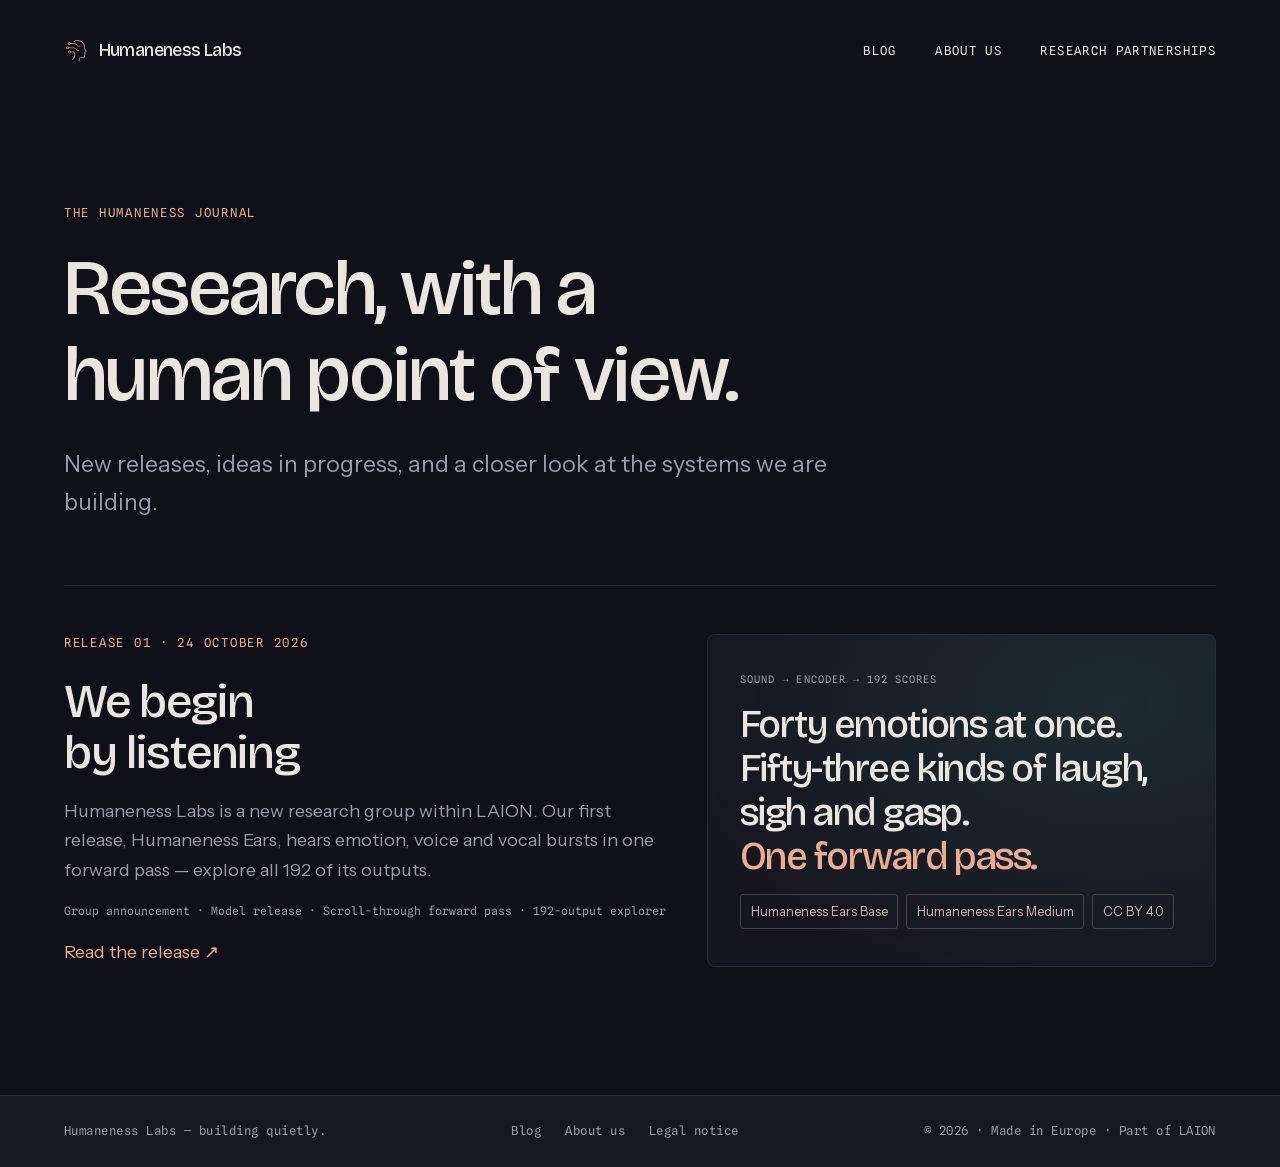
==== commit 3aef407a: "Announce Humaneness Labs with Humaneness Ears as Release 01 Add the first journal post: Humaneness L" ====
--- a/docs/blog/index.html
+++ b/docs/blog/index.html
@@ -1,16 +1,16 @@
 <!doctype html>
 <html lang="en"><head>
 <meta charset="utf-8"><meta name="viewport" content="width=device-width, initial-scale=1">
-<meta name="theme-color" content="#101018"><meta name="description" content="News and research from Humaneness Labs. Explore Humaneness Voice Large and Humaneness PerformanceNet.">
+<meta name="theme-color" content="#101018"><meta name="description" content="News and research from Humaneness Labs, a research group within LAION. Start with Humaneness Ears.">
 <title>Research &amp; releases — Humaneness Labs</title>
 <link rel="canonical" href="https://humaneness.ai/blog/">
 <meta property="og:type" content="website"><meta property="og:title" content="Research &amp; releases">
-<meta property="og:description" content="News and research from Humaneness Labs. Explore Humaneness Voice Large and Humaneness PerformanceNet."><meta property="og:url" content="https://humaneness.ai/blog/">
+<meta property="og:description" content="News and research from Humaneness Labs, a research group within LAION. Start with Humaneness Ears."><meta property="og:url" content="https://humaneness.ai/blog/">
 <meta property="og:image" content="https://humaneness.ai/assets/og/og-image.png"><meta name="twitter:card" content="summary_large_image">
 <link rel="icon" href="../logo.svg" type="image/svg+xml">
 <link rel="preload" href="../assets/fonts/bricolage-grotesque-latin-variable.woff2" as="font" type="font/woff2" crossorigin>
-<link rel="stylesheet" href="../assets/css/main.css?v=dd984d7c3e91">
-<link rel="stylesheet" href="../assets/css/blog.css?v=650c3ab3480d">
+<link rel="stylesheet" href="../assets/css/main.css?v=dda4b2245638">
+<link rel="stylesheet" href="../assets/css/blog.css?v=b44b9e291b29">
 </head><body>
 <a class="skip-link" href="#main">Skip to content</a>
 <header class="site-header" aria-label="Primary"><a class="wordmark" href="../" aria-label="Humaneness Labs, home"><span class="brand-mark" aria-hidden="true"></span><span>Humaneness Labs</span></a>
@@ -24,22 +24,14 @@
 <p class="intro">New releases, ideas in progress, and a closer look at the systems we are building.</p>
 </header>
 <div class="release-list">
-<a class="release-card" href="humaneness-voice-large-1-3-alpha/">
+<a class="release-card" href="introducing-humaneness-labs/">
 <div>
-<p class="eyebrow">Release 02 · 23 October 2026</p>
-<h2>Humaneness Voice<br>Large 1.3 Alpha</h2>
-<p>A voice with room to change. Scroll through the architecture as it assembles itself, then hear one performance move across five European languages.</p><span class="meta-row">Model release · Scroll-driven architecture · 11 voices in 5 languages</span><span class="read-link">Read the release ↗</span>
+<p class="eyebrow">Release 01 · 24 October 2026</p>
+<h2>We begin<br>by listening</h2>
+<p>Humaneness Labs is a new research group within LAION. Our first release, Humaneness Ears, hears emotion, voice and vocal bursts in one forward pass — explore all 192 of its outputs.</p><span class="meta-row">Group announcement · Model release · Scroll-through forward pass · 192-output explorer</span><span class="read-link">Read the release ↗</span>
 </div>
-<div class="release-card__art" aria-hidden="true"><span class="stage-label">Words → meaning → sound</span><span class="art-title">A little awe.<br>A little tenderness.<br><em>A change you can hear.</em></span><svg class="signal-wave" viewBox="0 0 448 80" aria-hidden="true" focusable="false" fill="currentColor"><rect x="0" y="32.3" width="3" height="15.5" rx="1.5"/><rect x="7" y="23.3" width="3" height="33.5" rx="1.5"/><rect x="14" y="28.0" width="3" height="24.0" rx="1.5"/><rect x="21" y="32.9" width="3" height="14.1" rx="1.5"/><rect x="28" y="33.6" width="3" height="12.7" rx="1.5"/><rect x="35" y="28.3" width="3" height="23.4" rx="1.5"/><rect x="42" y="31.8" width="3" height="16.4" rx="1.5"/><rect x="49" y="11.7" width="3" height="56.6" rx="1.5"/><rect x="56" y="18.8" width="3" height="42.3" rx="1.5"/><rect x="63" y="24.1" width="3" height="31.9" rx="1.5"/><rect x="70" y="13.7" width="3" height="52.6" rx="1.5"/><rect x="77" y="25.4" width="3" height="29.2" rx="1.5"/><rect x="84" y="21.9" width="3" height="36.3" rx="1.5"/><rect x="91" y="37.8" width="3" height="4.3" rx="1.5"/><rect x="98" y="8.1" width="3" height="63.7" rx="1.5"/><rect x="105" y="15.2" width="3" height="49.7" rx="1.5"/><rect x="112" y="20.7" width="3" height="38.7" rx="1.5"/><rect x="119" y="29.1" width="3" height="21.8" rx="1.5"/><rect x="126" y="11.9" width="3" height="56.2" rx="1.5"/><rect x="133" y="22.1" width="3" height="35.8" rx="1.5"/><rect x="140" y="18.8" width="3" height="42.3" rx="1.5"/><rect x="147" y="17.2" width="3" height="45.6" rx="1.5"/><rect x="154" y="16.0" width="3" height="48.0" rx="1.5"/><rect x="161" y="28.6" width="3" height="22.9" rx="1.5"/><rect x="168" y="37.8" width="3" height="4.3" rx="1.5"/><rect x="175" y="32.9" width="3" height="14.2" rx="1.5"/><rect x="182" y="18.7" width="3" height="42.6" rx="1.5"/><rect x="189" y="22.6" width="3" height="34.7" rx="1.5"/><rect x="196" y="21.1" width="3" height="37.8" rx="1.5"/><rect x="203" y="21.0" width="3" height="38.0" rx="1.5"/><rect x="210" y="27.9" width="3" height="24.1" rx="1.5"/><rect x="217" y="21.7" width="3" height="36.6" rx="1.5"/><rect x="224" y="21.1" width="3" height="37.7" rx="1.5"/><rect x="231" y="16.8" width="3" height="46.4" rx="1.5"/><rect x="238" y="11.7" width="3" height="56.5" rx="1.5"/><rect x="245" y="26.4" width="3" height="27.3" rx="1.5"/><rect x="252" y="13.1" width="3" height="53.8" rx="1.5"/><rect x="259" y="17.8" width="3" height="44.4" rx="1.5"/><rect x="266" y="37.8" width="3" height="4.3" rx="1.5"/><rect x="273" y="4.0" width="3" height="72.0" rx="1.5"/><rect x="280" y="25.5" width="3" height="28.9" rx="1.5"/><rect x="287" y="21.4" width="3" height="37.2" rx="1.5"/><rect x="294" y="25.3" width="3" height="29.4" rx="1.5"/><rect x="301" y="17.6" width="3" height="44.8" rx="1.5"/><rect x="308" y="19.8" width="3" height="40.5" rx="1.5"/><rect x="315" y="29.3" width="3" height="21.3" rx="1.5"/><rect x="322" y="22.1" width="3" height="35.7" rx="1.5"/><rect x="329" y="21.4" width="3" height="37.2" rx="1.5"/><rect x="336" y="37.8" width="3" height="4.5" rx="1.5"/><rect x="343" y="37.8" width="3" height="4.3" rx="1.5"/><rect x="350" y="10.6" width="3" height="58.8" rx="1.5"/><rect x="357" y="16.3" width="3" height="47.4" rx="1.5"/><rect x="364" y="22.6" width="3" height="34.7" rx="1.5"/><rect x="371" y="28.9" width="3" height="22.2" rx="1.5"/><rect x="378" y="28.2" width="3" height="23.5" rx="1.5"/><rect x="385" y="26.5" width="3" height="27.0" rx="1.5"/><rect x="392" y="30.7" width="3" height="18.5" rx="1.5"/><rect x="399" y="25.6" width="3" height="28.8" rx="1.5"/><rect x="406" y="9.4" width="3" height="61.1" rx="1.5"/><rect x="413" y="28.1" width="3" height="23.8" rx="1.5"/><rect x="420" y="23.0" width="3" height="34.0" rx="1.5"/><rect x="427" y="29.7" width="3" height="20.5" rx="1.5"/><rect x="434" y="33.0" width="3" height="14.0" rx="1.5"/><rect x="441" y="37.8" width="3" height="4.3" rx="1.5"/></svg>
-</div></a>
-<a class="release-card" href="humaneness-performancenet/">
-<div>
-<p class="eyebrow">Release 01 · 23 October 2026</p>
-<h2>Humaneness<br>PerformanceNet</h2>
-<p>A shared language for authoring intention and describing observable behavior. Walk through a scene, one beat at a time.</p><span class="meta-row">Research framework · Interactive scene study</span><span class="read-link">Read the release ↗</span>
-</div>
-<div class="release-card__art release-card__art--blue" aria-hidden="true"><span class="stage-label">Intention ↔ evidence</span><span class="art-title">Every performance<br>starts with <em>a situation.</em></span>
-<div class="stage-tags"><span>Character</span><span>Scene</span><span>Voice</span><span>Behavior</span>
+<div class="release-card__art release-card__art--teal" aria-hidden="true"><span class="stage-label">Sound → encoder → 192 scores</span><span class="art-title">Forty emotions at once.<br>Fifty-three kinds of laugh, sigh and gasp.<br><em>One forward pass.</em></span>
+<div class="stage-tags"><span>Humaneness Ears Base</span><span>Humaneness Ears Medium</span><span>CC BY 4.0</span>
 </div>
 </div></a>
 </div>
@@ -48,6 +40,6 @@
 <p>Humaneness Labs — building quietly.</p>
 <nav class="footer-nav" aria-label="Footer navigation"><a href="../blog/">Blog</a><a href="../about.html">About us</a><a href="../impressum.html">Legal notice</a>
 </nav>
-<p class="site-footer__meta">© 2026 · Made in Europe</p>
+<p class="site-footer__meta">© 2026 · Made in Europe · Part of <a href="https://laion.ai/">LAION</a></p>
 </footer>
 <script src="../assets/js/blog.js?v=787af490b71d" defer></script></body></html>
--- a/docs/assets/css/main.css
+++ b/docs/assets/css/main.css
@@ -387,6 +387,33 @@
 .lab-card__link { display: inline-block; margin-top: auto; color: var(--breath-rose); transition: transform 300ms var(--ease-out); }
 .lab-card:hover .lab-card__link { transform: translateX(5px); }
 
+.eyebrow-link { color: inherit; text-decoration: none; border-bottom: 1px solid transparent; transition: color 250ms, border-color 250ms; }
+.eyebrow-link:hover, .eyebrow-link:focus-visible { color: var(--bone); border-color: currentColor; }
+.site-footer__meta a { text-decoration: none; }
+.site-footer__meta a:hover { color: var(--breath-rose); }
+
+.release-feature.release-feature--ears { border-color: #2f4a46; background: radial-gradient(ellipse at 100% 0, rgb(143 214 200 / .13), transparent 70%), var(--ink-deep); }
+.release-feature.release-feature--ears .eyebrow, .release-feature.release-feature--ears h2 span { color: #8fd6c8; }
+.release-feature.release-feature--ears .button--primary { border-color: #8fd6c8; background: #8fd6c8; color: #0f1a19; }
+.release-feature.release-feature--ears .button--primary:hover { background: #18292a; color: var(--bone); }
+.feature-ears { display: grid; grid-template-columns: minmax(7rem, 9.5rem) 1fr; align-items: center; gap: 1.25rem; margin: 1.25rem 0 .25rem; }
+.feature-ring { display: block; width: 100%; height: auto; overflow: visible; }
+.feature-ring line { stroke-width: 1.7; stroke-linecap: round; opacity: .9; }
+.feature-ring__ticks, .feature-ring__voice { transform-origin: 100px 100px; }
+.feature-ring__voice { fill: none; stroke: var(--bone); stroke-width: 1; opacity: .55; }
+.feature-ears__facts { display: grid; gap: .5rem; margin: 0; padding: 0; list-style: none; color: var(--mute); font-size: .92rem; }
+.feature-ears__facts strong { margin-right: .35rem; color: #8fd6c8; font: 500 1.35rem/1 var(--display); letter-spacing: -.02em; }
+
+.lab-card--ears::before { background: radial-gradient(80% 70% at 100% 0%, rgb(143 214 200 / .16), transparent 70%); }
+.lab-card--ears .lab-card__kicker, .lab-card--ears .lab-card__link { color: #8fd6c8; }
+.lab-card--ears .lab-card__beats i:nth-child(1) { color: #8fd6c8; }
+.lab-card--ears .lab-card__beats i:nth-child(2) { color: var(--breath-rose); }
+.lab-card--ears .lab-card__beats i:nth-child(3) { color: var(--line-glow-rose); }
+.lab-card--soon { border-style: dashed; background: transparent; }
+.lab-card--soon::before { display: none; }
+.lab-card--soon:hover { border-color: var(--hairline); transform: none; }
+.lab-card--soon .lab-card__kicker, .lab-card--soon .lab-card__title { color: var(--mute); }
+
 .section--presence { min-height: 125svh; }
 .presence-copy { max-width: 55ch; }
 .direction-lines { margin-top: var(--space-m); border-top: 1px solid var(--hairline); }
@@ -456,10 +483,11 @@
 .content-page { min-height: calc(100svh - 12rem); padding-block: clamp(3rem, 7vw, 7rem) var(--space-l); }
 .content-page__inner { width: min(100%, 72rem); margin-inline: auto; }
 .content-page h1 { max-width: 16ch; font-size: var(--step-2); }
+.page-intro a { text-underline-offset: .2em; }
 .page-intro { max-width: 58ch; margin: 2rem 0 0; color: var(--mute); font-size: var(--step-1); line-height: 1.5; }
-.founders { display: grid; grid-template-columns: repeat(2, minmax(0, 1fr)); gap: var(--space-m); margin-top: var(--space-m); }
+.founders { display: grid; grid-template-columns: repeat(auto-fit, minmax(min(100%, 19rem), 1fr)); gap: var(--space-m); margin-top: var(--space-m); }
 .founder { border-top: 1px solid var(--hairline); padding-top: 2rem; }
-.founder h2 { font-size: clamp(2rem, 1.4rem + 1.5vw, 3rem); overflow-wrap: anywhere; }
+.founder h2 { font-size: clamp(1.7rem, .9rem + 1.15vw, 2.3rem); overflow-wrap: anywhere; }
 .founder p { max-width: 48ch; }
 .founder .eyebrow { margin-top: 1rem; color: var(--breath-amber); }
 .about-note { max-width: var(--measure); margin-top: var(--space-m); }
@@ -485,6 +513,8 @@
   .stream--rose { animation: drift-one 110s ease-in-out infinite alternate; }
   .stream--amber { animation: drift-two 140s ease-in-out infinite alternate; }
   .stream--blue { animation: drift-three 90s ease-in-out infinite alternate; }
+  .feature-ring__ticks { animation: feature-spin 140s linear infinite; }
+  .feature-ring__voice { animation: feature-breathe 4.5s var(--ease-breath) infinite; }
   .js [data-reveal] {
     opacity: 0;
     transform: translateY(18px);
@@ -499,6 +529,8 @@
   @keyframes drift-one { to { transform: translate3d(8vw, 5vh, 0); } }
   @keyframes drift-two { to { transform: translate3d(-7vw, -6vh, 0); } }
   @keyframes drift-three { to { transform: translate3d(-4vw, 8vh, 0); } }
+  @keyframes feature-spin { to { transform: rotate(360deg); } }
+  @keyframes feature-breathe { 50% { opacity: .25; transform: scale(.86); } }
 }
 
 @media (prefers-reduced-motion: reduce) {
--- a/docs/assets/css/blog.css
+++ b/docs/assets/css/blog.css
@@ -33,6 +33,8 @@
 .release-card .read-link { display: inline-block; color: var(--journal-accent); margin-top: 1rem; }
 .release-card:hover .read-link { transform: translateX(5px); }
 .release-card__art { min-height: 240px; display: grid; align-content: center; gap: 1rem; padding: 2rem; border: 1px solid var(--hairline); border-radius: 8px; background: radial-gradient(ellipse at 70% 30%, #52362f55, transparent 80%), #15151f; }
+.release-card__art--teal { background: radial-gradient(ellipse at 80% 20%, #2e5a5455, transparent 80%), #15151f; }
+.release-card__art--teal .art-title em { color: #8fd6c8; }
 .release-card__art--blue { background: radial-gradient(ellipse at 20% 50%, #2e3b6655, transparent 80%), #15151f; }
 .release-card__art .art-title { font: 500 clamp(1.7rem, 3vw, 2.5rem)/1.15 var(--display); letter-spacing: -.04em; }
 .release-card__art .art-title em { color: var(--journal-accent); font-style: normal; }
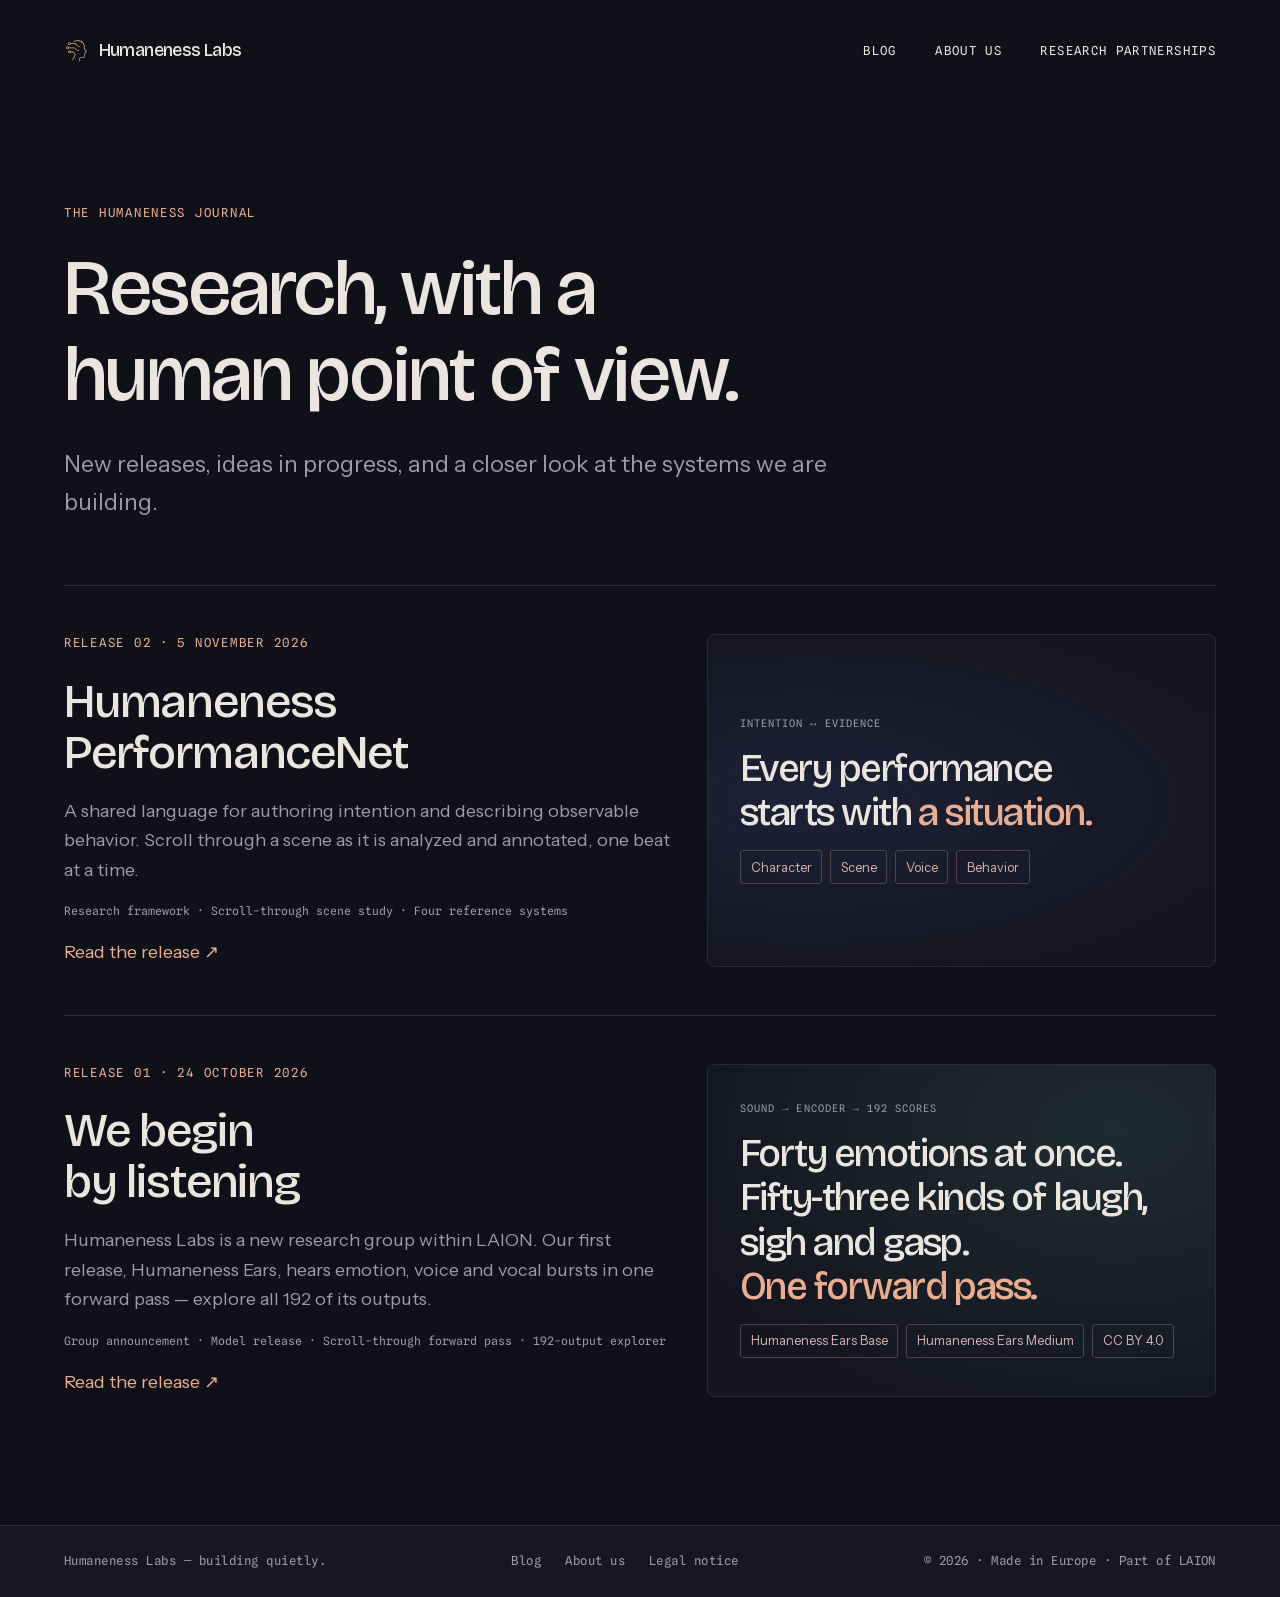
==== commit ceb26b57: "Publish PerformanceNet as Release 02 Date the post 5 November 2026, drop its noindex tag and list it" ====
--- a/docs/blog/index.html
+++ b/docs/blog/index.html
@@ -1,15 +1,15 @@
 <!doctype html>
 <html lang="en"><head>
 <meta charset="utf-8"><meta name="viewport" content="width=device-width, initial-scale=1">
-<meta name="theme-color" content="#101018"><meta name="description" content="News and research from Humaneness Labs, a research group within LAION. Start with Humaneness Ears.">
+<meta name="theme-color" content="#101018"><meta name="description" content="News and research from Humaneness Labs, a research group within LAION: Humaneness Ears and Humaneness PerformanceNet.">
 <title>Research &amp; releases — Humaneness Labs</title>
 <link rel="canonical" href="https://humaneness.ai/blog/">
 <meta property="og:type" content="website"><meta property="og:title" content="Research &amp; releases">
-<meta property="og:description" content="News and research from Humaneness Labs, a research group within LAION. Start with Humaneness Ears."><meta property="og:url" content="https://humaneness.ai/blog/">
+<meta property="og:description" content="News and research from Humaneness Labs, a research group within LAION: Humaneness Ears and Humaneness PerformanceNet."><meta property="og:url" content="https://humaneness.ai/blog/">
 <meta property="og:image" content="https://humaneness.ai/assets/og/og-image.png"><meta name="twitter:card" content="summary_large_image">
 <link rel="icon" href="../logo.svg" type="image/svg+xml">
 <link rel="preload" href="../assets/fonts/bricolage-grotesque-latin-variable.woff2" as="font" type="font/woff2" crossorigin>
-<link rel="stylesheet" href="../assets/css/main.css?v=dda4b2245638">
+<link rel="stylesheet" href="../assets/css/main.css?v=380a3c6ade99">
 <link rel="stylesheet" href="../assets/css/blog.css?v=b44b9e291b29">
 </head><body>
 <a class="skip-link" href="#main">Skip to content</a>
@@ -24,6 +24,16 @@
 <p class="intro">New releases, ideas in progress, and a closer look at the systems we are building.</p>
 </header>
 <div class="release-list">
+<a class="release-card" href="humaneness-performancenet/">
+<div>
+<p class="eyebrow">Release 02 · 5 November 2026</p>
+<h2>Humaneness<br>PerformanceNet</h2>
+<p>A shared language for authoring intention and describing observable behavior. Scroll through a scene as it is analyzed and annotated, one beat at a time.</p><span class="meta-row">Research framework · Scroll-through scene study · Four reference systems</span><span class="read-link">Read the release ↗</span>
+</div>
+<div class="release-card__art release-card__art--blue" aria-hidden="true"><span class="stage-label">Intention ↔ evidence</span><span class="art-title">Every performance<br>starts with <em>a situation.</em></span>
+<div class="stage-tags"><span>Character</span><span>Scene</span><span>Voice</span><span>Behavior</span>
+</div>
+</div></a>
 <a class="release-card" href="introducing-humaneness-labs/">
 <div>
 <p class="eyebrow">Release 01 · 24 October 2026</p>
--- a/docs/assets/css/main.css
+++ b/docs/assets/css/main.css
@@ -409,6 +409,7 @@
 .lab-card--ears .lab-card__beats i:nth-child(1) { color: #8fd6c8; }
 .lab-card--ears .lab-card__beats i:nth-child(2) { color: var(--breath-rose); }
 .lab-card--ears .lab-card__beats i:nth-child(3) { color: var(--line-glow-rose); }
+.lab-card--performance .lab-card__kicker, .lab-card--performance .lab-card__link { color: #a9b6ff; }
 .lab-card--soon { border-style: dashed; background: transparent; }
 .lab-card--soon::before { display: none; }
 .lab-card--soon:hover { border-color: var(--hairline); transform: none; }
@@ -487,6 +488,7 @@
 .page-intro { max-width: 58ch; margin: 2rem 0 0; color: var(--mute); font-size: var(--step-1); line-height: 1.5; }
 .founders { display: grid; grid-template-columns: repeat(auto-fit, minmax(min(100%, 19rem), 1fr)); gap: var(--space-m); margin-top: var(--space-m); }
 .founder { border-top: 1px solid var(--hairline); padding-top: 2rem; }
+.founder__photo { display: block; width: min(100%, 15rem); height: auto; aspect-ratio: 1; margin-bottom: 1.5rem; border: 1px solid var(--hairline); border-radius: 10px; object-fit: cover; }
 .founder h2 { font-size: clamp(1.7rem, .9rem + 1.15vw, 2.3rem); overflow-wrap: anywhere; }
 .founder p { max-width: 48ch; }
 .founder .eyebrow { margin-top: 1rem; color: var(--breath-amber); }
